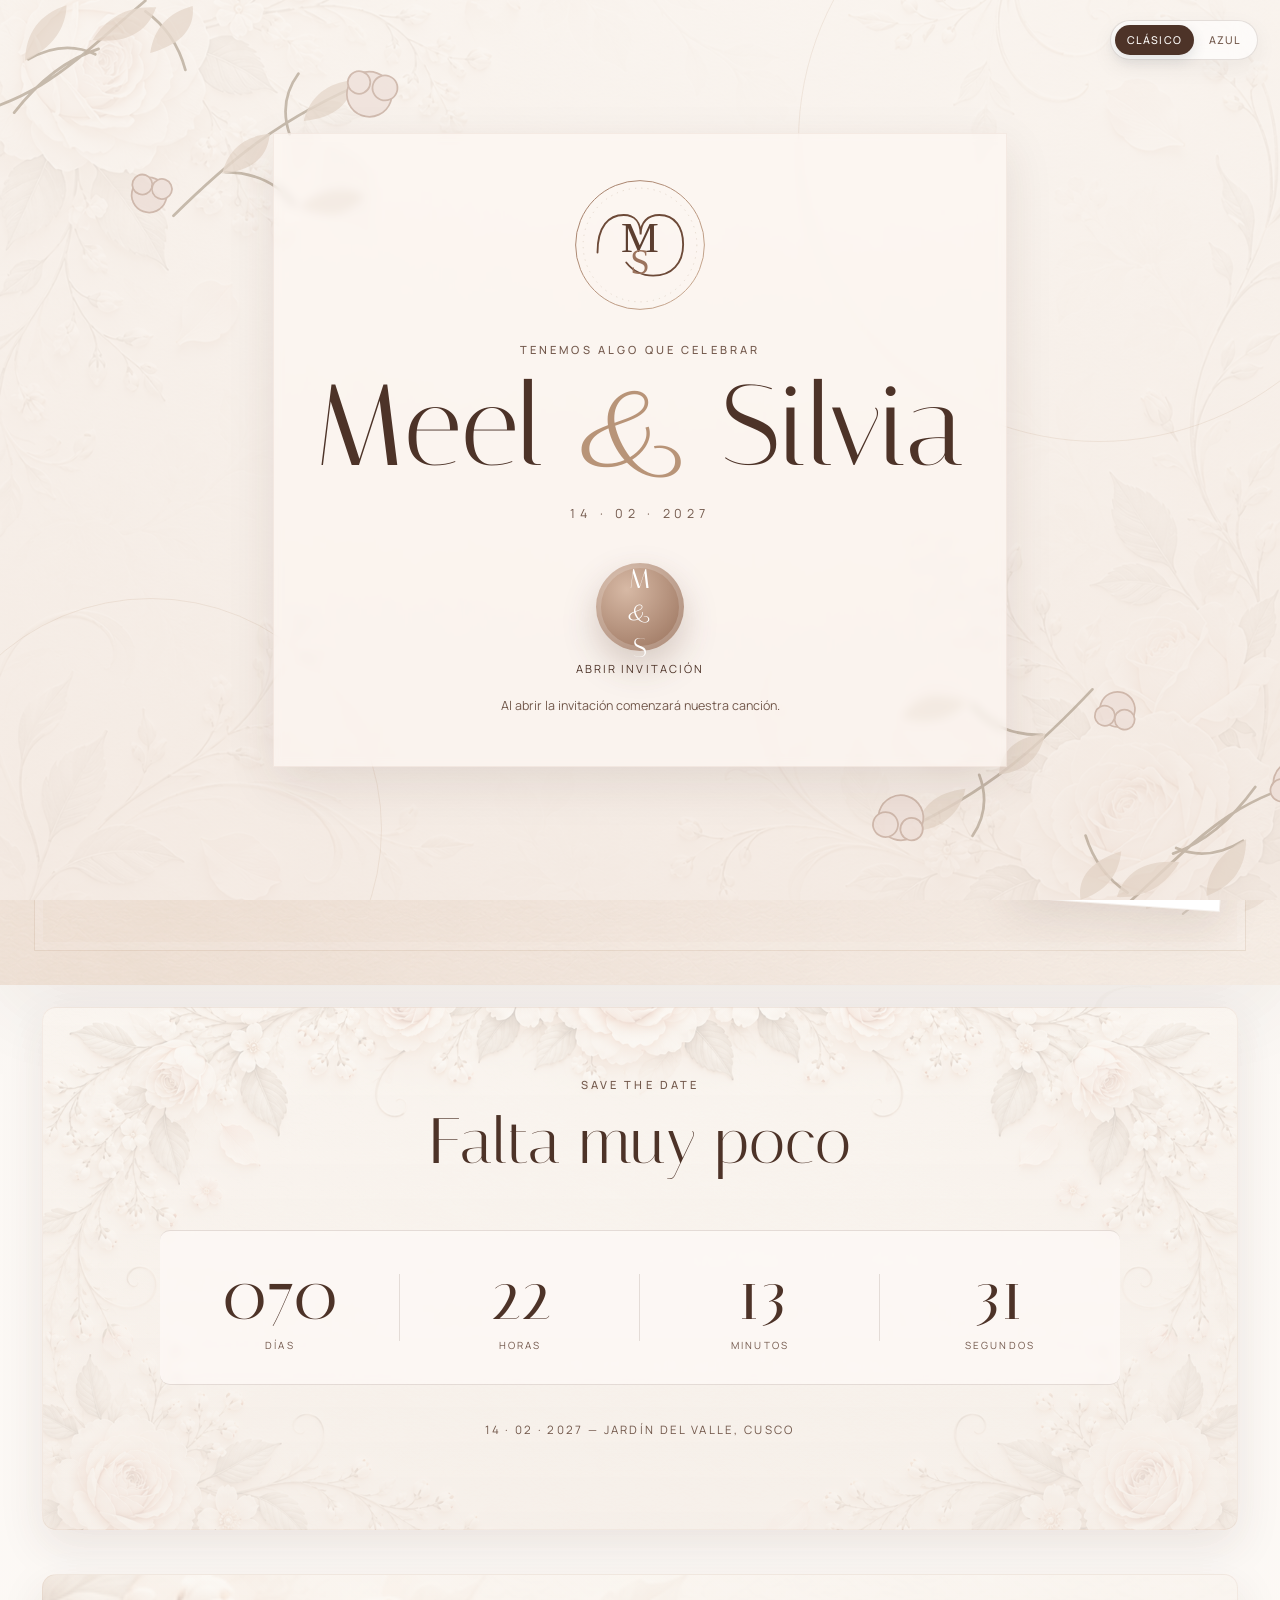
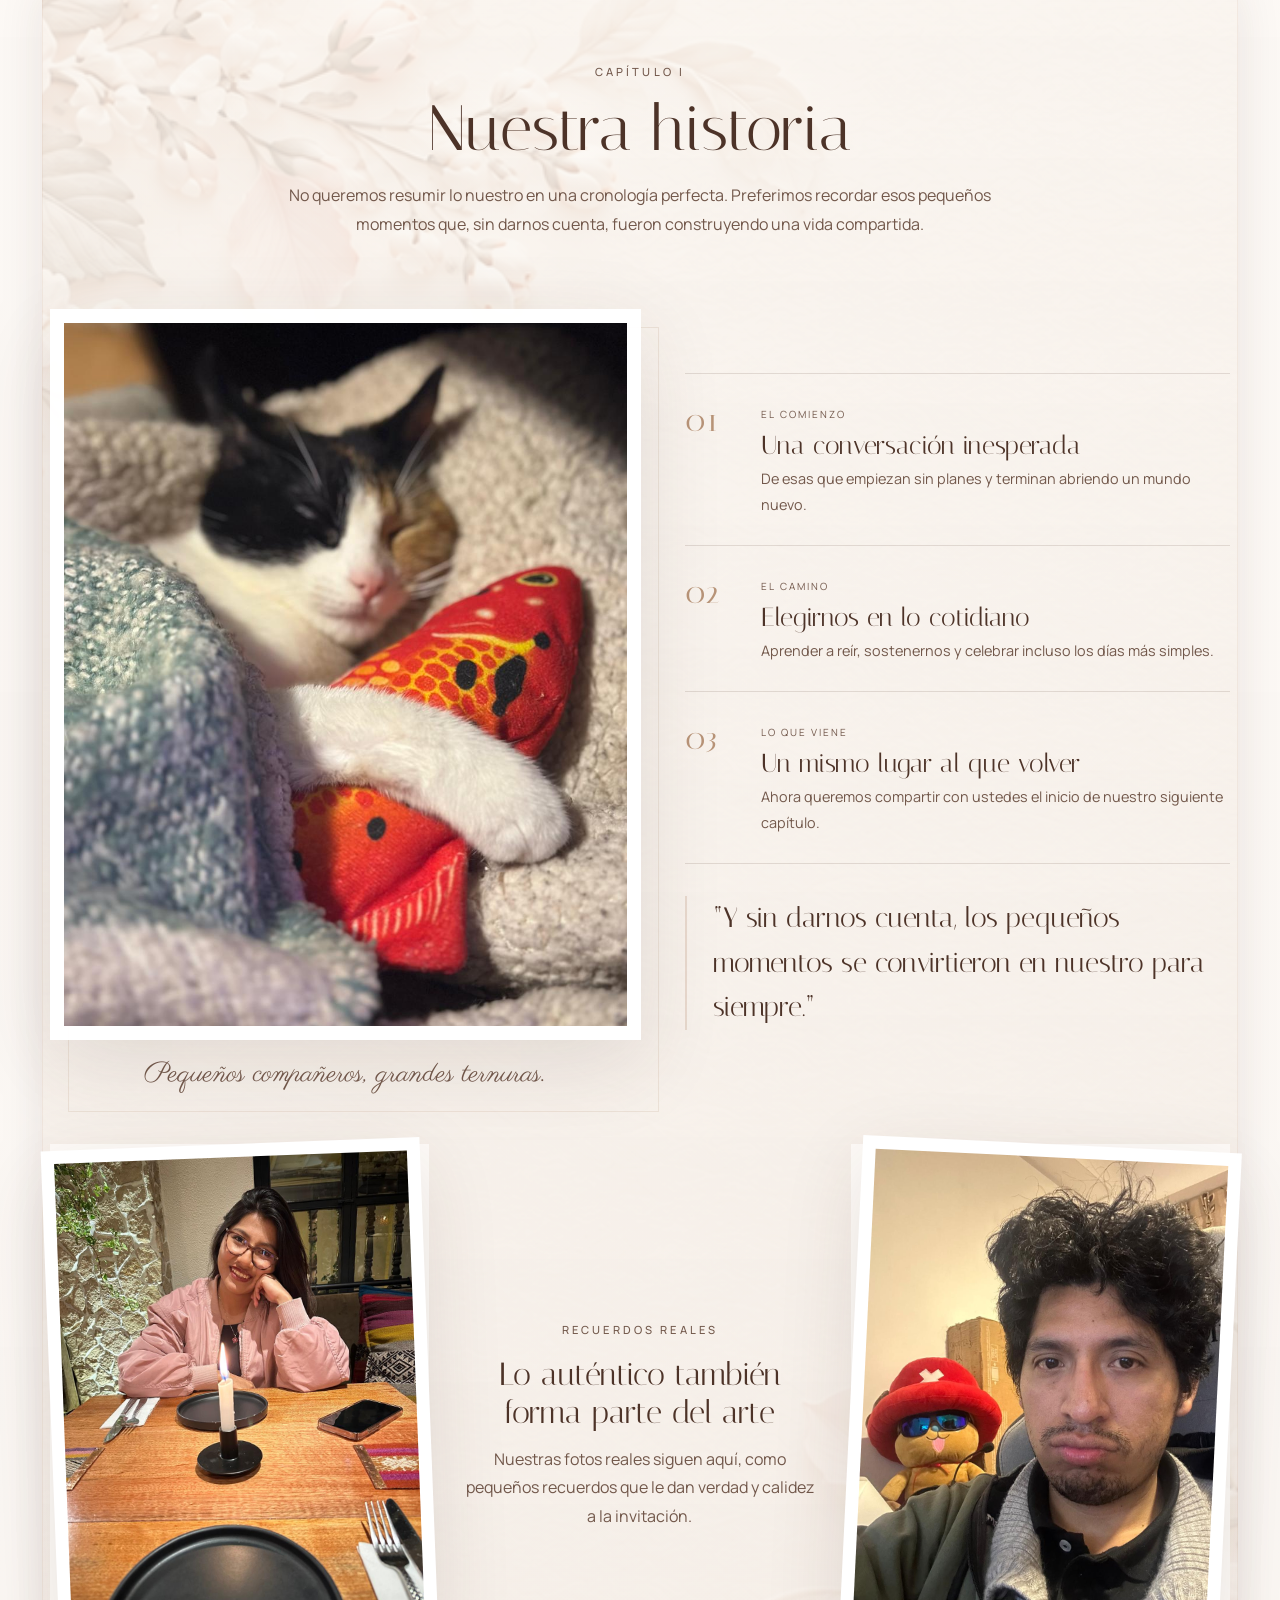
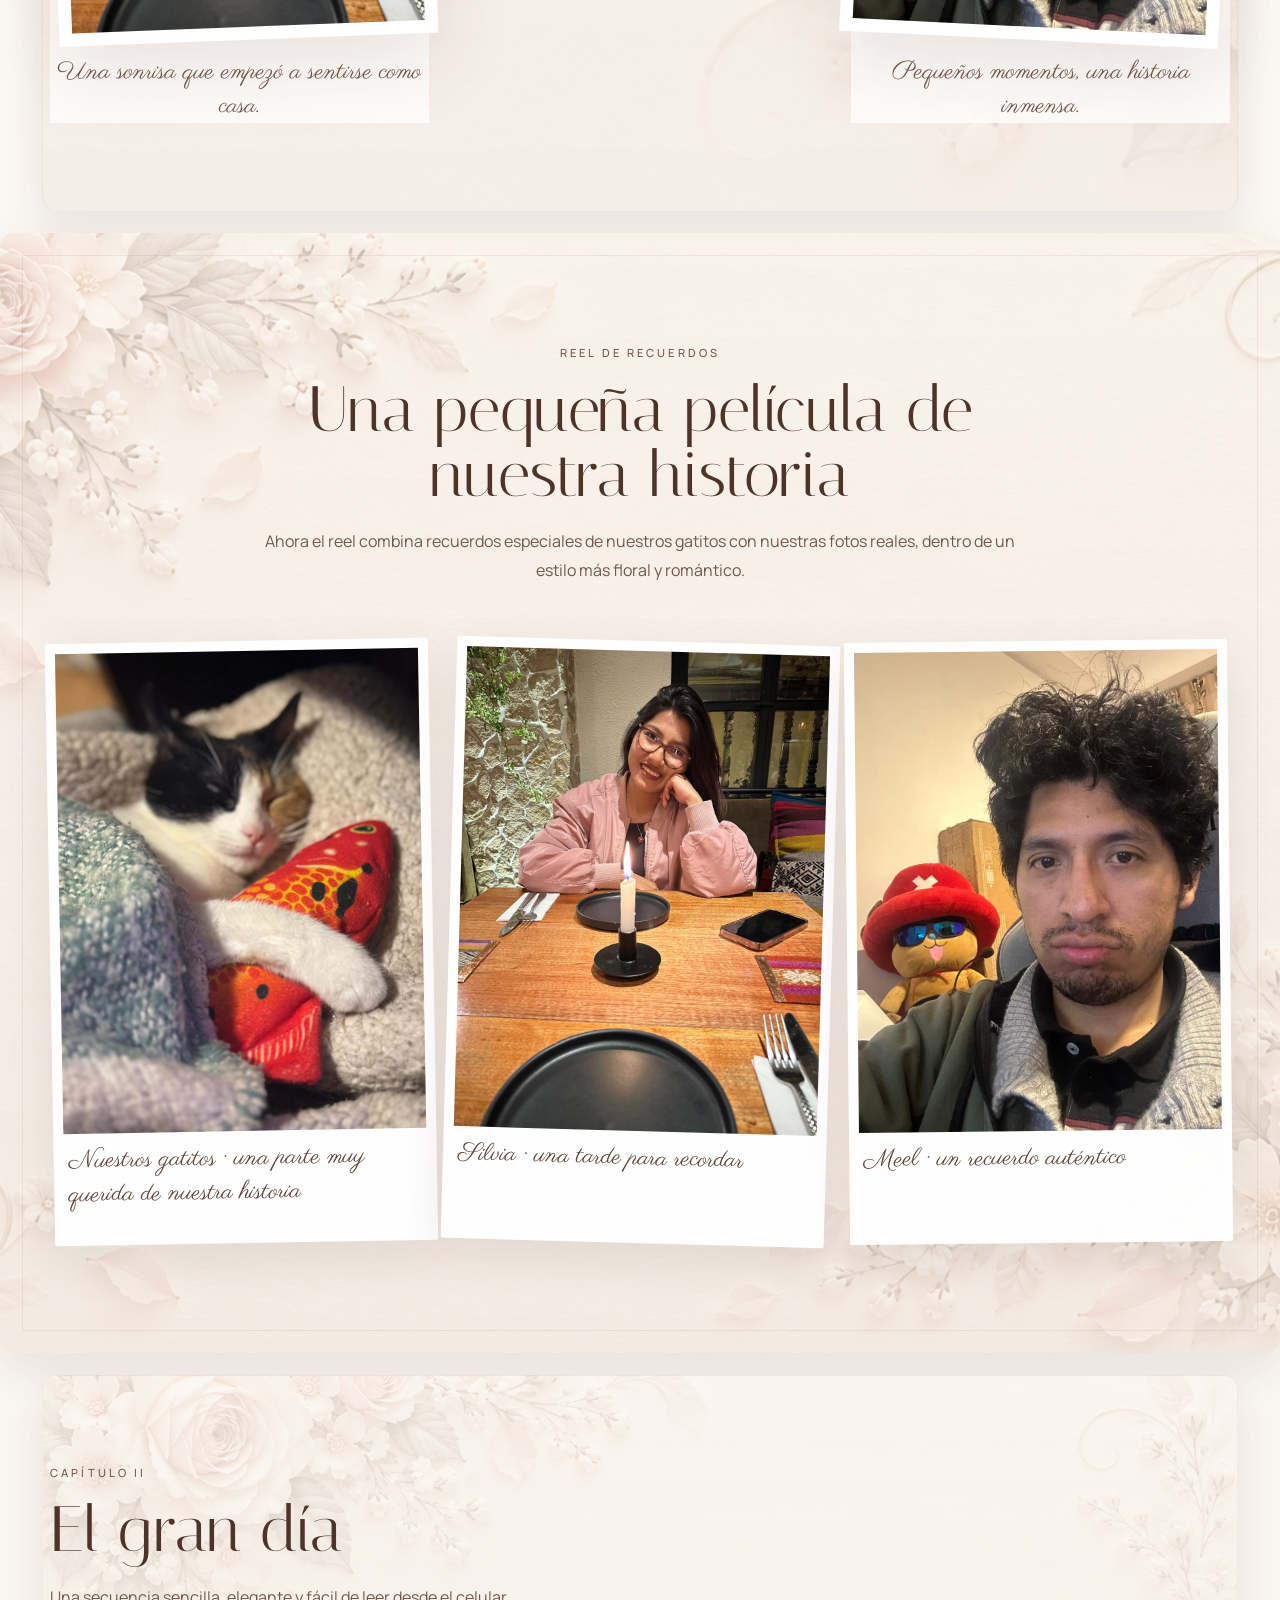
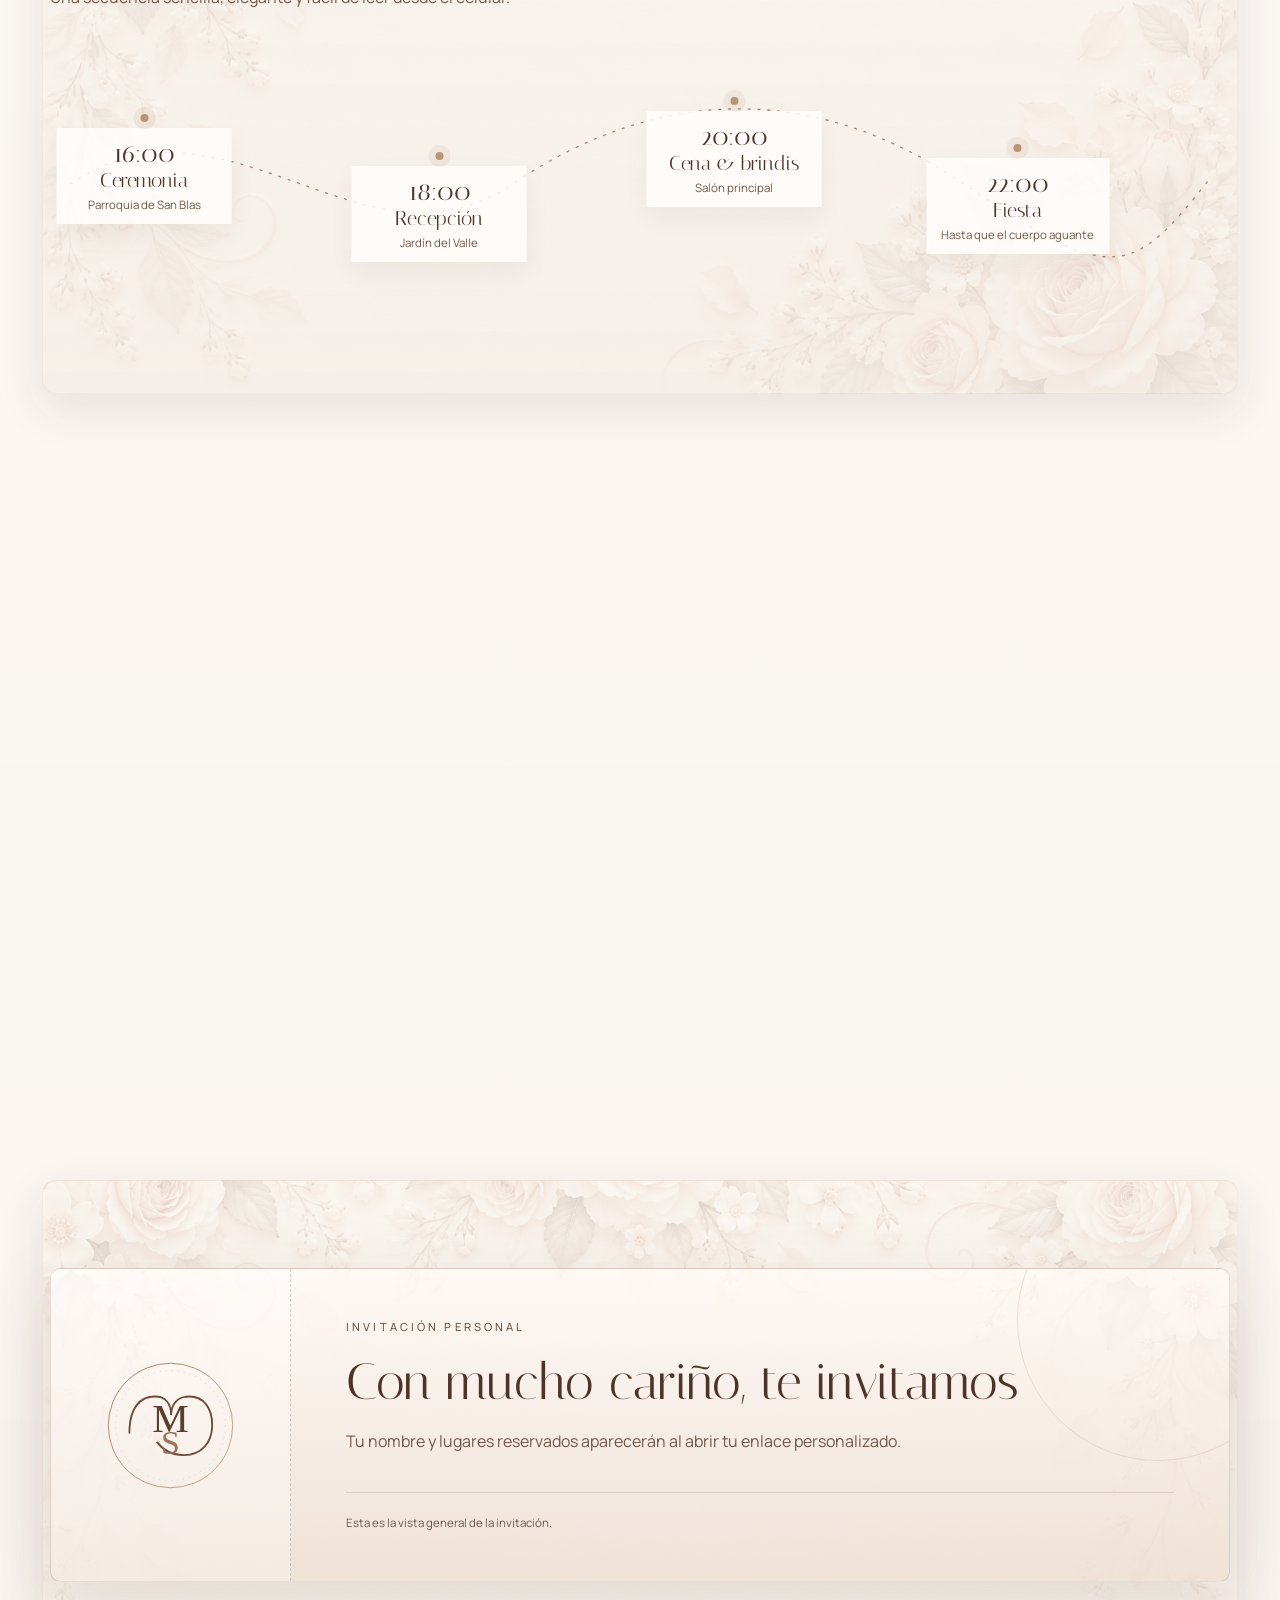
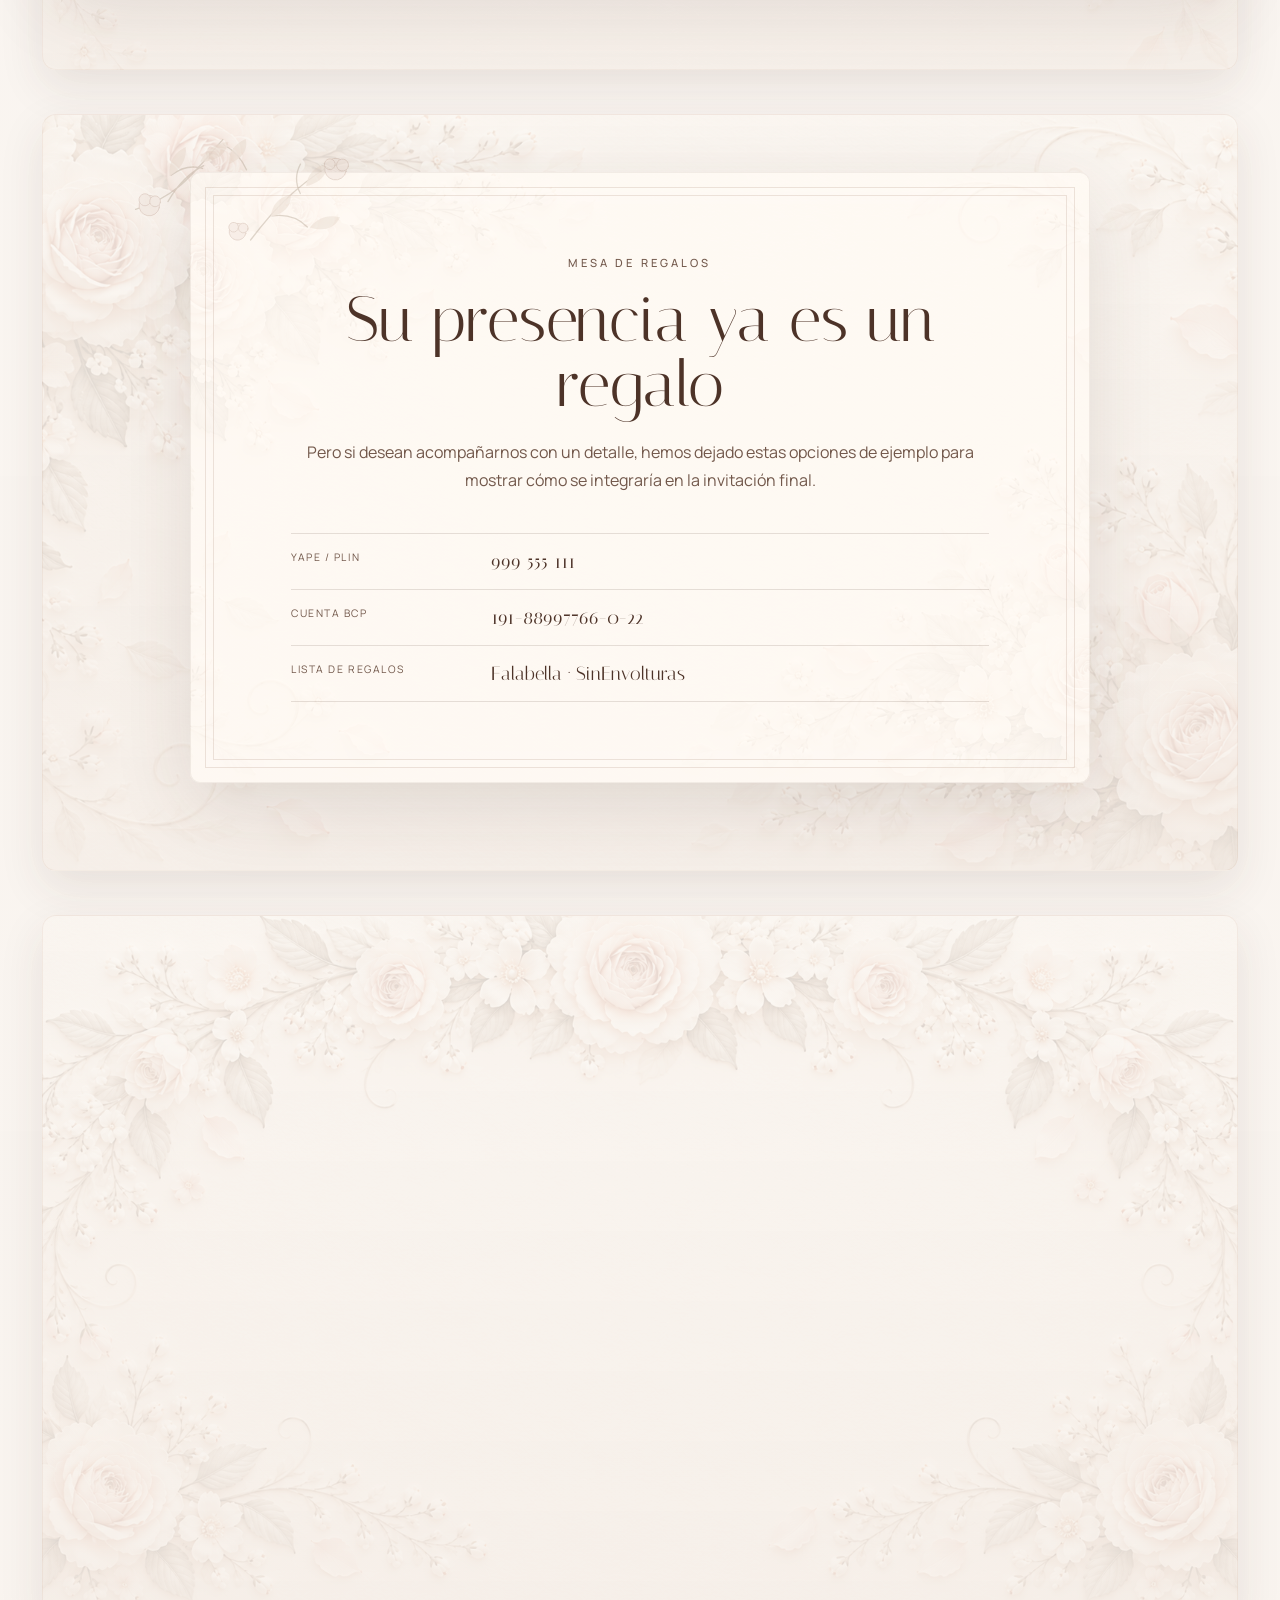
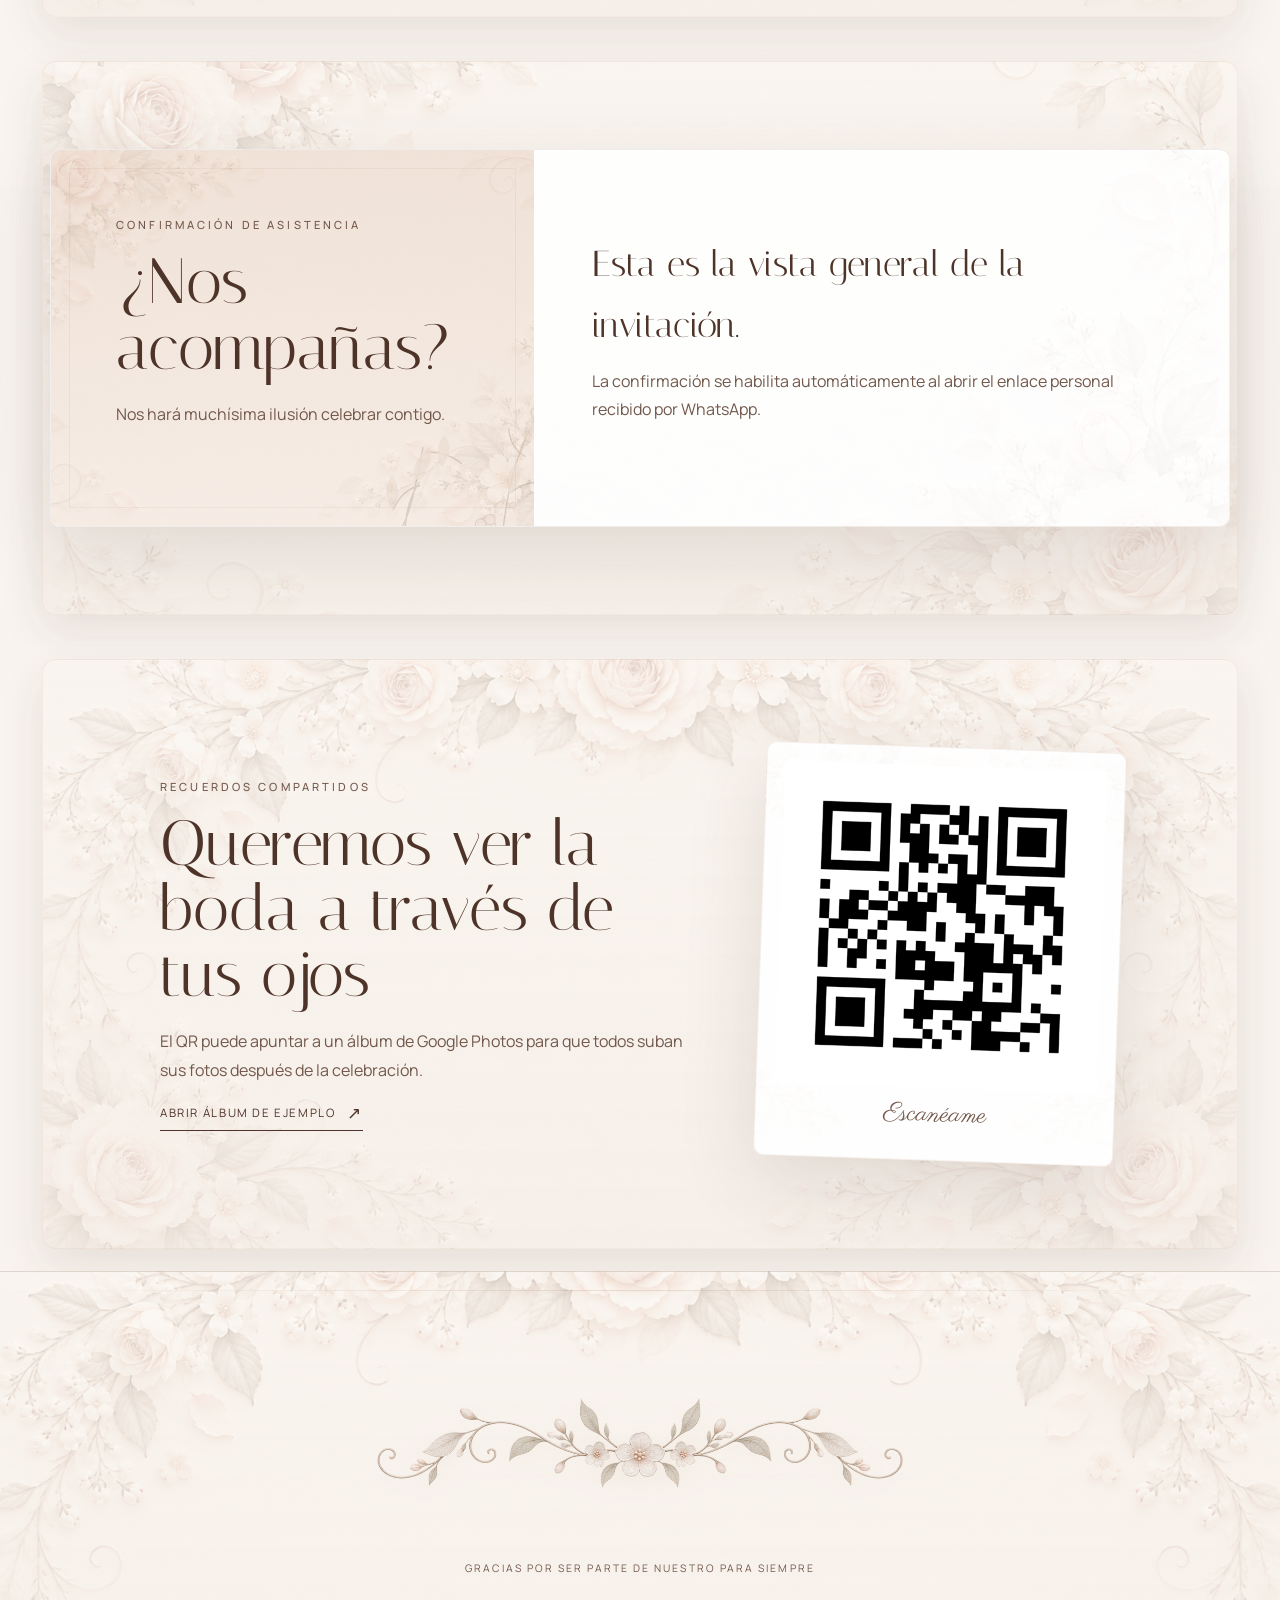
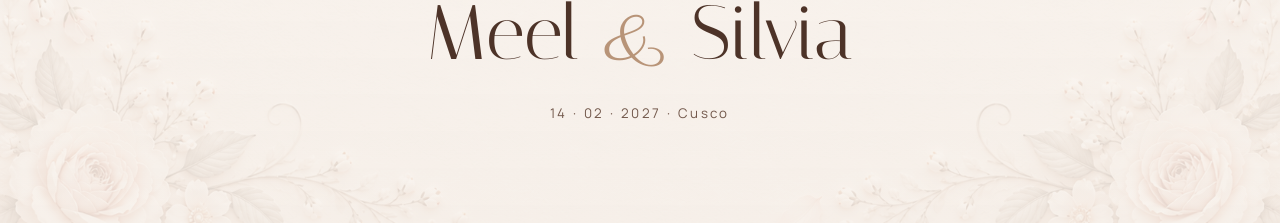
==== beta/index.html @ bc46599a "Publicar beta V11.3 QR y recepcion" ====
<!doctype html>
<html lang="es">
<head>
  <meta charset="utf-8" />
  <meta name="referrer" content="no-referrer">
  <meta name="viewport" content="width=device-width, initial-scale=1" />
  <meta name="theme-color" content="#f4eee8" />
  <title>Meel & Silvia — Invitación</title>
  <meta name="description" content="Invitación web premium de boda — Meel & Silvia" />
  <meta property="og:title" content="Meel & Silvia — Nos casamos" />
  <meta property="og:description" content="Acompáñanos en nuestro gran día." />
  <meta property="og:type" content="website" />
  <link rel="preconnect" href="https://fonts.googleapis.com">
  <link rel="preconnect" href="https://fonts.gstatic.com" crossorigin>
  <link href="https://fonts.googleapis.com/css2?family=Allura&family=Cormorant+Garamond:ital,wght@0,400;0,500;0,600;1,400&family=Italiana&family=Manrope:wght@300;400;500;600&family=Montserrat:wght@300;400;500;600&family=Parisienne&display=swap" rel="stylesheet">
  <link id="themeStylesheet" rel="stylesheet" href="assets/styles-classic.css" />
  <link rel="stylesheet" href="assets/api.css" />
  <script>
    (function(){
      const p = new URLSearchParams(location.search);
      const q = p.get('tema');
      const saved = localStorage.getItem('ms_visual_theme');
      const theme = q === 'azul' ? 'azul' : (q === 'clasico' ? 'clasico' : (saved === 'azul' ? 'azul' : 'clasico'));
      document.documentElement.dataset.visualTheme = theme;
      document.getElementById('themeStylesheet').href = theme === 'azul' ? 'assets/styles-blue.css' : 'assets/styles-classic.css';
    })();
  </script>
</head>
<body class="is-locked v4-body">
  <div class="noise" aria-hidden="true"></div>
  <div class="paper-petals paper-petals-a" aria-hidden="true"></div>
  <div class="paper-petals paper-petals-b" aria-hidden="true"></div>
  <div class="paper-monogram paper-monogram-a" aria-hidden="true">M&amp;S</div>
  <div class="paper-monogram paper-monogram-b" aria-hidden="true">M&amp;S</div>

  <section class="gate gate-v4" id="gate" aria-label="Abrir invitación">
    <div class="theme-switch gate-theme-switch" aria-label="Elegir estilo visual">
      <button type="button" data-theme-choice="clasico">Clásico</button>
      <button type="button" data-theme-choice="azul">Azul</button>
    </div>
    <img src="assets/floral.svg" alt="" class="gate-floral top" />
    <div class="gate-card gate-card-v4">
      <img src="assets/monogram.svg" class="gate-monogram" alt="Monograma de Meel y Silvia" />
      <p class="kicker">Tenemos algo que celebrar</p>
      <h1>Meel <em>&</em> Silvia</h1>
      <p class="gate-date">14 · 02 · 2027</p>
      <button class="seal-button" id="openInvitation" type="button">
        <span class="seal-mark">M<span>&</span>S</span>
        <span class="seal-copy">Abrir invitación</span>
      </button>
      <p class="gate-note">Al abrir la invitación comenzará nuestra canción.</p>
    </div>
    <img src="assets/floral.svg" alt="" class="gate-floral bottom" />
  </section>

  <header class="nav-shell" id="navShell">
    <a class="nav-brand" href="#inicio">M<span>&</span>S</a>
    <nav class="nav-links" aria-label="Navegación principal">
      <a href="#historia">Historia</a>
      <a href="#itinerario">Itinerario</a>
      <a href="#ubicacion">Ubicación</a>
      <a href="#regalos">Regalos</a>
      <a href="#confirmacion">RSVP</a>
    </nav>
    <div class="nav-actions">
      <div class="theme-switch" aria-label="Cambiar estilo visual">
        <button type="button" data-theme-choice="clasico">Clásico</button>
        <button type="button" data-theme-choice="azul">Azul</button>
      </div>
      <button class="audio-control" id="audioControl" type="button" aria-label="Reproducir o pausar música">
        <span class="audio-dot"></span>
        <span id="audioLabel">Nuestra canción</span>
      </button>
    </div>
  </header>

  <audio id="weddingSong" loop preload="metadata" playsinline>
    <source src="assets/music.mp3" type="audio/mpeg" />
    <source src="assets/nuestra_cancion.wav" type="audio/wav" />
  </audio>

  <main>
    <section class="hero hero-v4" id="inicio">
      <div class="hero-wash" aria-hidden="true"></div>
      <img src="assets/floral.svg" class="hero-float floral-one" alt="" />
      <img src="assets/floral.svg" class="hero-float floral-two" alt="" />
      <div class="hero-grid hero-grid-v4">
        <div class="hero-copy reveal">
          <p class="kicker">Con nuestras familias y con todo el corazón</p>
          <h2 class="hero-title">Meel <span>&</span> Silvia</h2>
          <p class="hero-subtitle">Nos casamos</p>
          <div class="ornament" aria-hidden="true"><span></span><i>◇</i><span></span></div>
          <p class="hero-quote">“Hay personas que llegan y, sin hacer ruido, terminan siendo el lugar al que siempre quieres volver.”</p>
          <div class="hero-details">
            <div><small>Fecha</small><strong>14 de febrero de 2027</strong></div>
            <div><small>Ciudad</small><strong>Cusco, Perú</strong></div>
          </div>
          <a href="#confirmacion" class="text-link">Confirmar asistencia <span>↘</span></a>
        </div>

        <div class="hero-visual reveal" aria-label="Recuerdos especiales de la pareja y sus gatitos">
          <div class="hero-photo-card">
            <div class="hero-photo-mat">
              <img src="assets/companions-01.png" alt="Foto especial de una gatita carey, parte de la historia de Meel y Silvia" />
            </div>
            <p class="hero-photo-caption">Nuestros pequeños amores también forman parte de esta historia.</p>
          </div>
          <div class="mini-polaroid mini-meel">
            <img src="assets/meel.png" alt="Foto real de Meel" />
            <span>Meel</span>
          </div>
          <div class="mini-polaroid mini-silvia">
            <img src="assets/silvia.png" alt="Foto real de Silvia" />
            <span>Silvia</span>
          </div>
          <div class="hero-watermark-note">El comienzo de nuestro para siempre</div>
        </div>
      </div>
    </section>

    <section class="countdown-section section-pad reveal" aria-labelledby="countTitle">
      <div class="section-heading centered">
        <p class="kicker">Save the date</p>
        <h3 id="countTitle">Falta muy poco</h3>
      </div>
      <div class="countdown countdown-v4" aria-live="polite">
        <div><strong id="days">000</strong><span>Días</span></div>
        <div><strong id="hours">00</strong><span>Horas</span></div>
        <div><strong id="minutes">00</strong><span>Minutos</span></div>
        <div><strong id="seconds">00</strong><span>Segundos</span></div>
      </div>
      <p class="countdown-line">14 · 02 · 2027 — Jardín del Valle, Cusco</p>
    </section>

    <section class="story section-pad" id="historia">
      <div class="story-intro reveal">
        <p class="kicker">Capítulo I</p>
        <h3>Nuestra historia</h3>
        <p>No queremos resumir lo nuestro en una cronología perfecta. Preferimos recordar esos pequeños momentos que, sin darnos cuenta, fueron construyendo una vida compartida.</p>
      </div>

      <div class="story-v4-shell reveal">
        <div class="story-v4-photo">
          <div class="story-v4-mat">
            <img src="assets/companions-02.png" alt="Foto especial de un gatito descansando con su pez de juguete" />
          </div>
          <figcaption>Pequeños compañeros, grandes ternuras.</figcaption>
        </div>
        <div class="story-v4-copy">
          <div class="story-chapters">
            <article><span>01</span><div><small>El comienzo</small><h4>Una conversación inesperada</h4><p>De esas que empiezan sin planes y terminan abriendo un mundo nuevo.</p></div></article>
            <article><span>02</span><div><small>El camino</small><h4>Elegirnos en lo cotidiano</h4><p>Aprender a reír, sostenernos y celebrar incluso los días más simples.</p></div></article>
            <article><span>03</span><div><small>Lo que viene</small><h4>Un mismo lugar al que volver</h4><p>Ahora queremos compartir con ustedes el inicio de nuestro siguiente capítulo.</p></div></article>
          </div>
          <blockquote class="love-line">“Y sin darnos cuenta, los pequeños momentos se convirtieron en nuestro para siempre.”</blockquote>
        </div>
      </div>

      <div class="real-memories reveal">
        <div class="memory-card">
          <div class="photo-mat"><img src="assets/silvia.png" alt="Retrato real de Silvia" /></div>
          <figcaption>Una sonrisa que empezó a sentirse como casa.</figcaption>
        </div>
        <div class="memory-center-copy">
          <p class="kicker">Recuerdos reales</p>
          <h4>Lo auténtico también forma parte del arte</h4>
          <p>Nuestras fotos reales siguen aquí, como pequeños recuerdos que le dan verdad y calidez a la invitación.</p>
        </div>
        <div class="memory-card second">
          <div class="photo-mat"><img src="assets/meel.png" alt="Retrato real de Meel" /></div>
          <figcaption>Pequeños momentos, una historia inmensa.</figcaption>
        </div>
      </div>
    </section>

    <section class="memory-film section-pad reveal" aria-labelledby="memTitle">
      <div class="section-heading centered narrow">
        <p class="kicker">Reel de recuerdos</p>
        <h3 id="memTitle">Una pequeña película de nuestra historia</h3>
        <p>Ahora el reel combina recuerdos especiales de nuestros gatitos con nuestras fotos reales, dentro de un estilo más floral y romántico.</p>
      </div>
      <div class="film-strip" id="filmStrip">
        <figure class="film-card active"><img src="assets/companions-02.png" alt="Meel y Silvia al atardecer" /><figcaption>Nuestros gatitos · una parte muy querida de nuestra historia</figcaption></figure>
        <figure class="film-card"><img src="assets/silvia.png" alt="Silvia" /><figcaption>Silvia · una tarde para recordar</figcaption></figure>
        <figure class="film-card"><img src="assets/meel.png" alt="Meel" /><figcaption>Meel · un recuerdo auténtico</figcaption></figure>
      </div>
      <div class="film-controls" aria-label="Controles de galería">
        <button type="button" data-film="prev" aria-label="Foto anterior">←</button>
        <div class="film-progress"><span id="filmProgress"></span></div>
        <button type="button" data-film="next" aria-label="Foto siguiente">→</button>
      </div>
    </section>

    <section class="itinerary section-pad" id="itinerario">
      <div class="section-heading reveal">
        <p class="kicker">Capítulo II</p>
        <h3>El gran día</h3>
        <p>Una secuencia sencilla, elegante y fácil de leer desde el celular.</p>
      </div>
      <div class="timeline-art reveal">
        <svg class="timeline-path" viewBox="0 0 1200 230" preserveAspectRatio="none" aria-hidden="true">
          <path d="M20 118 C180 20 320 210 470 118 S780 25 930 118 S1100 205 1180 112" fill="none" stroke="currentColor" stroke-width="1.2" stroke-dasharray="3 7" />
        </svg>
        <article style="--x: 8%; --y: 48%"><span>16:00</span><strong>Ceremonia</strong><small>Parroquia de San Blas</small></article>
        <article style="--x: 33%; --y: 63%"><span>18:00</span><strong>Recepción</strong><small>Jardín del Valle</small></article>
        <article style="--x: 58%; --y: 41%"><span>20:00</span><strong>Cena &amp; brindis</strong><small>Salón principal</small></article>
        <article style="--x: 82%; --y: 60%"><span>22:00</span><strong>Fiesta</strong><small>Hasta que el cuerpo aguante</small></article>
      </div>
    </section>

    <section class="location section-pad" id="ubicacion">
      <div class="location-card reveal">
        <div class="location-art">
          <div class="map-grid"></div>
          <div class="map-route"></div>
          <div class="pin"><i></i></div>
          <span class="map-label">CUSCO</span>
        </div>
        <div class="location-copy">
          <p class="kicker">Ubicación</p>
          <h3>Jardín del Valle</h3>
          <p>Camino del Mirador 148, Cusco, Perú.</p>
          <p class="muted-small">Dirección demostrativa. El botón puede reemplazarse por la ubicación real de la ceremonia o recepción.</p>
          <a class="button-ink" target="_blank" rel="noreferrer" href="https://www.google.com/maps/search/?api=1&query=Cusco+Peru">Abrir en Google Maps</a>
        </div>
      </div>
    </section>

    <section class="guest-pass-section section-pad reveal" id="pase">
      <div class="guest-pass" id="guestPass">
        <div class="pass-monogram"><img src="assets/monogram.svg" alt="" /></div>
        <div class="pass-copy">
          <p class="kicker">Invitación personal</p>
          <h3 id="guestDisplay">Con mucho cariño, te invitamos</h3>
          <p id="guestSeats">Abre tu enlace personalizado para ver los lugares reservados.</p>
          <p id="guestMesa" class="guest-meta-line" hidden></p>
          <p id="guestRsvpState" class="guest-status" aria-live="polite"></p>
          <div class="pass-rule"></div>
          <small id="guestMetaNote">Cada enlace corresponde únicamente a una invitación registrada en nuestra lista.</small>
        </div>
      </div>
    </section>

    <section class="gifts section-pad" id="regalos">
      <div class="letter reveal">
        <img src="assets/floral.svg" class="letter-floral" alt="" />
        <p class="kicker">Mesa de regalos</p>
        <h3>Su presencia ya es un regalo</h3>
        <p>Pero si desean acompañarnos con un detalle, hemos dejado estas opciones de ejemplo para mostrar cómo se integraría en la invitación final.</p>
        <div class="gift-lines">
          <div><span>Yape / Plin</span><strong>999 555 111</strong></div>
          <div><span>Cuenta BCP</span><strong>191-88997766-0-22</strong></div>
          <div><span>Lista de regalos</span><strong>Falabella · SinEnvolturas</strong></div>
        </div>
      </div>
    </section>

    <section class="interaction section-pad">
      <div class="interaction-grid">
        <article class="interaction-card reveal">
          <p class="kicker">Buzón de deseos</p>
          <h3>Déjanos unas palabras</h3>
          <p class="api-identity">Tu mensaje quedará registrado como <strong id="wishGuestName">invitado</strong>.</p>
          <form id="wishForm" class="editorial-form">
            <label>Tu mensaje<textarea id="wishText" rows="4" required maxlength="1000"></textarea></label>
            <button id="wishSubmit" type="submit" class="button-ink">Enviar deseo</button>
          </form>
          <p id="wishStatus" class="api-status" aria-live="polite"></p>
        </article>
        <article class="interaction-card dark reveal">
          <p class="kicker">Playlist de la boda</p>
          <h3>¿Qué canción no puede faltar?</h3>
          <p class="api-identity">Sugerencia de <strong id="songGuestName">invitado</strong>.</p>
          <form id="songForm" class="editorial-form inverse">
            <label>Canción<input id="songInput" required maxlength="300" placeholder="Artista — canción" /></label>
            <button id="songSubmit" type="submit" class="button-light">Sugerir canción</button>
          </form>
          <p id="songStatus" class="api-status" aria-live="polite"></p>
        </article>
      </div>
    </section>

    <section class="rsvp section-pad" id="confirmacion">
      <div class="rsvp-shell reveal">
        <div class="rsvp-copy">
          <p class="kicker">Confirmación de asistencia</p>
          <h3>¿Nos acompañas?</h3>
          <p id="rsvpIntro">Nos hará muchísima ilusión celebrar contigo.</p>
          <img src="assets/floral.svg" alt="" />
        </div>
        <div class="rsvp-form api-rsvp" id="rsvpArea" aria-live="polite">
          <div id="rsvpLoading" class="api-loading">Consultando tu invitación…</div>

          <div id="rsvpNoToken" class="api-empty" hidden>
            <strong>Esta es la vista general de la invitación.</strong>
            <p>La confirmación se habilita automáticamente al abrir el enlace personal recibido por WhatsApp.</p>
          </div>

          <div id="rsvpError" class="api-error" hidden>
            <strong>No pudimos validar esta invitación.</strong>
            <p id="rsvpErrorText">Comprueba el enlace o inténtalo nuevamente.</p>
            <button id="retryInvitation" type="button" class="button-ink">Reintentar</button>
          </div>

          <div id="rsvpPersonalized" hidden>
            <div class="rsvp-personal-card">
              <span class="rsvp-overline">Invitación para</span>
              <strong id="rsvpGuestName">—</strong>
              <span id="rsvpSeats">—</span>
              <span id="rsvpMesa" hidden>—</span>
            </div>

            <div id="rsvpPending">
              <p>Tu número de lugares ya está reservado. Solo necesitamos saber si podremos contar contigo.</p>
              <div class="rsvp-actions">
                <button id="rsvpYes" type="button" class="button-ink">Sí, confirmamos</button>
                <button id="rsvpNo" type="button" class="button-soft">No podremos asistir</button>
              </div>
            </div>

            <div id="rsvpConfirmed" class="rsvp-result" hidden>
              <span class="rsvp-check">✓</span>
              <strong>Asistencia confirmada</strong>
              <p>Gracias por acompañarnos. Tu pase QR ya puede consultarse.</p>
              <a href="#ingreso" class="text-link">Ver mi pase QR <span>↗</span></a>
              <a id="externalEntryAfterRsvp" href="#ingreso" target="_blank" rel="noopener noreferrer" class="text-link entry-outside-link">Abrir entrada en otra pantalla <span>↗</span></a>
            </div>

            <div id="rsvpDeclined" class="rsvp-result" hidden>
              <span class="rsvp-check">♡</span>
              <strong>Respuesta registrada</strong>
              <p>Gracias por avisarnos. Sentiremos no poder compartir este día contigo.</p>
            </div>

            <div id="rsvpClosed" class="rsvp-result" hidden>
              <strong>Confirmaciones cerradas</strong>
              <p>Si necesitas hacer un cambio, comunícate directamente con los novios.</p>
            </div>

            <p id="rsvpActionStatus" class="api-status"></p>
          </div>
        </div>
      </div>
    </section>

    <section class="section-pad entry-section" id="ingreso" aria-labelledby="entryTitle" hidden>
      <div class="entry-sheet reveal">
        <div class="entry-side">
          <img src="assets/monogram.svg" alt="" class="entry-monogram" />
          <p class="kicker">Exclusivo para invitados confirmados</p>
          <h3 id="entryTitle">Pase de ingreso</h3>
          <p>Este código identifica tu invitación. Muéstralo al personal de recepción el día de la boda.</p>
          <p class="entry-note">Un solo pase representa los lugares reservados para tu familia o grupo. Las llegadas parciales se controlarán en recepción.</p>
        </div>
        <div class="entry-detail">
          <span class="rsvp-overline">Invitación de</span>
          <h4 id="entryName">—</h4>
          <p id="entryCapacity">—</p>
          <p id="entryMesa" hidden></p>
          <div id="entryQrLoading" class="api-loading">Preparando tu QR…</div>
          <div id="entryQrBlock" hidden>
            <div id="entryQr" class="entry-qr" role="img" aria-label="Código QR personal para ingresar a la boda"></div>
            <p class="entry-qr-hint">Presenta este QR en la entrada</p>
            <p id="entryCode" class="entry-manual-code" aria-label="Código del pase para introducir manualmente"></p>
            <div class="entry-actions">
              <a id="entryDownload" class="button-ink" href="#ingreso" download="pase-meel-silvia.svg">Guardar código QR</a>
              <a id="externalEntryFromQr" href="#ingreso" target="_blank" rel="noopener noreferrer" class="button-soft">Ver y descargar entrada</a>
              <button id="entryPrint" class="button-soft" type="button">Imprimir pase</button>
              <button id="entryCopy" class="button-soft" type="button">Copiar código</button>
            </div>
          </div>
          <p id="entryError" class="api-status is-error" hidden>No se pudo generar el pase. Intenta recargar la invitación.</p>
        </div>
      </div>
    </section>

    <section class="photos-qr section-pad" id="fotos">
      <div class="qr-layout reveal">
        <div>
          <p class="kicker">Recuerdos compartidos</p>
          <h3>Queremos ver la boda a través de tus ojos</h3>
          <p>El QR puede apuntar a un álbum de Google Photos para que todos suban sus fotos después de la celebración.</p>
          <a class="text-link" href="https://photos.google.com/" target="_blank" rel="noreferrer">Abrir álbum de ejemplo <span>↗</span></a>
        </div>
        <div class="qr-frame"><img src="assets/qr_fotos.png" alt="Código QR para álbum de fotos" /><span>Escanéame</span></div>
      </div>
    </section>
  </main>

  <footer class="site-footer">
    <img src="assets/footer-divider.png" alt="" class="footer-divider" />
    <p>Gracias por ser parte de nuestro para siempre</p>
    <h3>Meel <span>&</span> Silvia</h3>
    <small>14 · 02 · 2027 · Cusco</small>
  </footer>

  <div class="toast" id="toast" role="status" aria-live="polite"></div>
  <script src="assets/api-config.js"></script>
  <script src="assets/qr-entry.js"></script>
  <script src="assets/app.js"></script>
</body>
</html>
---- beta/assets/styles-classic.css ----
:root{
  --paper:#f7f1eb;
  --paper-2:#efe6de;
  --paper-3:#fdf9f5;
  --ink:#4d3328;
  --ink-soft:#72584b;
  --champagne:#b89478;
  --rose:#d9bcb0;
  --rose-2:#edd7cc;
  --line:rgba(77,51,40,.14);
  --line-strong:rgba(77,51,40,.24);
  --white:#fffdfb;
  --shadow:0 24px 80px rgba(68,42,30,.12);
  --shadow-soft:0 16px 45px rgba(68,42,30,.10);
  --serif:'Italiana','Times New Roman',serif;
  --sans:'Manrope',Arial,sans-serif;
  --script:'Parisienne',cursive;
}
*{box-sizing:border-box}
html{scroll-behavior:smooth}
body{margin:0;color:var(--ink);font-family:var(--sans);overflow-x:hidden;background:
  linear-gradient(rgba(252,248,244,.82), rgba(247,241,235,.88)),
  url('floral-panel-story.png') center top / cover fixed no-repeat;
}
body.is-locked{overflow:hidden}
body::before{content:"";position:fixed;inset:0;pointer-events:none;z-index:-2;opacity:.42;background:
  radial-gradient(circle at 20px 20px, rgba(255,255,255,.45) 0 2px, transparent 2px),
  linear-gradient(180deg, rgba(255,255,255,.35), rgba(255,255,255,.08));
  background-size:180px 180px, 100% 100%;
}
img{max-width:100%;display:block}
a{color:inherit;text-decoration:none}
button,input,textarea,select{font:inherit}
.noise{position:fixed;inset:0;pointer-events:none;z-index:200;opacity:.14;mix-blend-mode:multiply;background-image:url("data:image/svg+xml,%3Csvg viewBox='0 0 180 180' xmlns='http://www.w3.org/2000/svg'%3E%3Cfilter id='n'%3E%3CfeTurbulence type='fractalNoise' baseFrequency='.9' numOctaves='4' stitchTiles='stitch'/%3E%3C/filter%3E%3Crect width='100%25' height='100%25' filter='url(%23n)' opacity='.11'/%3E%3C/svg%3E")}
.paper-petals,.paper-monogram{position:fixed;pointer-events:none;z-index:-1}
.paper-petals{width:520px;height:520px;opacity:.05;background:url('floral.svg') center/contain no-repeat}
.paper-petals-a{left:-120px;top:120px;transform:rotate(-6deg)}
.paper-petals-b{right:-160px;bottom:160px;transform:rotate(188deg)}
.paper-monogram{font-family:var(--serif);font-size:10rem;letter-spacing:.08em;color:rgba(184,148,120,.04);mix-blend-mode:multiply}
.paper-monogram-a{top:980px;right:7vw;transform:rotate(-12deg)}
.paper-monogram-b{top:2500px;left:5vw;transform:rotate(11deg)}
.kicker{margin:0 0 14px;text-transform:uppercase;letter-spacing:.28em;font-size:.7rem;color:var(--ink-soft);font-weight:500}
h1,h2,h3,h4,p,blockquote{margin-top:0}h1,h2,h3,h4{font-family:var(--serif);font-weight:400}p{line-height:1.8;color:var(--ink-soft)}
.section-pad{width:min(1180px,calc(100% - 40px));margin:0 auto;padding:110px 0;position:relative}
.section-heading{max-width:650px}.section-heading.centered{margin:0 auto 56px;text-align:center}.section-heading.narrow{max-width:760px}
.section-heading h3,.story-intro h3,.location-copy h3,.letter h3,.interaction-card h3,.rsvp-copy h3,.photos-qr h3{font-size:clamp(2.8rem,5vw,5rem);line-height:1.02;margin-bottom:20px}
.reveal{opacity:0;transform:translateY(30px);transition:opacity .95s ease,transform .95s cubic-bezier(.2,.7,.2,1)}.reveal.visible{opacity:1;transform:none}
.gate{position:fixed;inset:0;z-index:500;background:linear-gradient(rgba(250,245,240,.90), rgba(245,236,229,.90)), url('floral-background-reference.png') center/cover no-repeat;display:grid;place-items:center;overflow:hidden;transition:opacity .9s ease,visibility .9s ease}.gate.closed{opacity:0;visibility:hidden}
.gate::before,.gate::after{content:"";position:absolute;border:1px solid rgba(184,148,120,.16);border-radius:50%}
.gate::before{width:600px;height:600px;top:-160px;right:-120px}
.gate::after{width:460px;height:460px;bottom:-160px;left:-80px}
.gate-card{text-align:center;position:relative;z-index:2;padding:36px 40px;border:1px solid rgba(184,148,120,.12);background:rgba(255,250,245,.52);backdrop-filter:blur(5px);box-shadow:var(--shadow-soft)}
.gate-monogram{width:150px;margin:0 auto 20px}.gate h1{font-size:clamp(4rem,9vw,8rem);line-height:.9;margin:8px 0 10px}.gate h1 em{font-family:var(--script);font-style:normal;color:var(--champagne);font-size:1.12em}.gate-date{letter-spacing:.38em;text-transform:uppercase;font-size:.78rem}.gate-note{font-size:.78rem;margin-top:18px}.seal-button{margin-top:24px;border:0;background:transparent;cursor:pointer;display:inline-flex;flex-direction:column;align-items:center;gap:10px;color:var(--ink)}.seal-mark{width:88px;height:88px;border-radius:50%;display:grid;place-items:center;background:radial-gradient(circle at 35% 30%,#d7b9a5,#946c56);color:#fff;font-family:var(--serif);font-size:1.7rem;box-shadow:0 15px 35px rgba(80,48,32,.22),inset 0 0 0 5px rgba(255,255,255,.18);transition:transform .3s ease}.seal-mark span{font-family:var(--script)}.seal-button:hover .seal-mark{transform:scale(1.06) rotate(-2deg)}.seal-copy{text-transform:uppercase;letter-spacing:.18em;font-size:.7rem}.gate-floral{position:absolute;width:min(500px,42vw);opacity:.55}.gate-floral.top{left:-80px;top:-40px;transform:rotate(20deg)}.gate-floral.bottom{right:-70px;bottom:-45px;transform:rotate(198deg)}
.nav-shell{position:fixed;top:18px;left:50%;transform:translateX(-50%);z-index:120;width:min(1120px,calc(100% - 28px));display:flex;align-items:center;justify-content:space-between;gap:20px;padding:11px 16px 11px 20px;border:1px solid rgba(255,255,255,.55);background:rgba(250,245,240,.72);backdrop-filter:blur(18px);border-radius:999px;box-shadow:0 10px 35px rgba(64,41,30,.08);transition:.35s ease}.nav-brand{font-family:var(--serif);font-size:1.5rem}.nav-brand span{font-family:var(--script);color:var(--champagne)}.nav-links{display:flex;gap:24px}.nav-links a{font-size:.75rem;text-transform:uppercase;letter-spacing:.12em;color:var(--ink-soft)}.audio-control{border:0;border-radius:999px;background:var(--ink);color:#fff;padding:10px 15px;display:flex;gap:9px;align-items:center;cursor:pointer;font-size:.78rem}.audio-dot{width:8px;height:8px;border-radius:50%;background:#d9bcb0;box-shadow:0 0 0 0 rgba(217,188,176,.7);animation:pulse 2s infinite}.audio-control.playing .audio-dot{background:#f3dfd7}
.hero{min-height:100vh;position:relative;display:grid;place-items:center;overflow:hidden;background:linear-gradient(135deg,rgba(248,243,239,.84) 0%,rgba(239,226,215,.82) 48%,rgba(250,245,240,.84) 100%)}
.hero::before{content:"";position:absolute;inset:34px;border:1px solid rgba(184,148,120,.18);pointer-events:none;box-shadow:inset 0 0 0 8px rgba(255,255,255,.14)}
.hero-wash{position:absolute;inset:0;background:radial-gradient(circle at 77% 32%,rgba(255,255,255,.78),transparent 34%),radial-gradient(circle at 18% 83%,rgba(220,188,174,.25),transparent 33%),radial-gradient(circle at 50% 0, rgba(255,255,255,.4), transparent 28%)}
.hero-grid{width:min(1180px,calc(100% - 40px));display:grid;grid-template-columns:.84fr 1.16fr;gap:70px;align-items:center;position:relative;z-index:2;padding:135px 0 90px}
.hero-title{font-size:clamp(4.8rem,8.6vw,8.7rem);line-height:.85;letter-spacing:-.04em;margin:0}.hero-title span{font-family:var(--script);color:var(--champagne);font-size:1.06em}.hero-subtitle{font-family:var(--serif);text-transform:uppercase;letter-spacing:.38em;font-size:1rem;margin:20px 0 0;color:var(--ink)}.ornament{display:flex;align-items:center;gap:11px;margin:28px 0;width:170px;color:var(--champagne)}.ornament span{height:1px;background:currentColor;flex:1}.ornament i{font-style:normal;font-size:.7rem}.hero-quote{max-width:520px;font-family:var(--serif);font-size:1.35rem;line-height:1.6;color:var(--ink-soft)}.hero-details{display:grid;grid-template-columns:1fr 1fr;gap:18px;margin:34px 0}.hero-details div{padding-top:14px;border-top:1px solid var(--line)}.hero-details small{display:block;text-transform:uppercase;letter-spacing:.18em;font-size:.65rem;color:var(--ink-soft);margin-bottom:8px}.hero-details strong{font-family:var(--serif);font-size:1.2rem;font-weight:400}.text-link{display:inline-flex;gap:12px;align-items:center;padding-bottom:6px;border-bottom:1px solid var(--ink);text-transform:uppercase;letter-spacing:.14em;font-size:.72rem}.text-link span{font-size:1.05rem}
.hero-visual{position:relative;min-height:760px}
.hero-photo-card{position:absolute;right:20px;top:20px;width:min(74%, 560px)}
.hero-photo-mat{background:rgba(255,255,255,.96);padding:16px 16px 22px;box-shadow:0 28px 64px rgba(66,42,31,.18);transform:rotate(-2deg);border:1px solid rgba(184,148,120,.22)}
.hero-photo-mat img{width:100%;aspect-ratio:4/5;object-fit:cover;object-position:center center}
.hero-photo-caption{font-family:var(--script);font-size:1.6rem;color:var(--ink-soft);margin:12px 0 0 12px}
.mini-polaroid{position:absolute;width:210px;background:#fff;padding:12px 12px 28px;box-shadow:var(--shadow-soft);border:1px solid rgba(184,148,120,.14)}
.mini-polaroid img{width:100%;aspect-ratio:3/4;object-fit:cover;object-position:center top}.mini-polaroid span{position:absolute;left:18px;bottom:5px;font-family:var(--script);font-size:1.55rem;color:var(--ink-soft)}
.mini-meel{left:0;bottom:70px;transform:rotate(-5deg)}.mini-silvia{right:0;bottom:-10px;transform:rotate(4deg)}
.hero-watermark-note{position:absolute;right:-8px;top:150px;font-family:var(--script);font-size:2rem;line-height:1.1;color:rgba(77,51,40,.76);max-width:220px;transform:rotate(-6deg);text-align:center}
.hero-float{position:absolute;opacity:.28;pointer-events:none}.floral-one{width:300px;left:-50px;top:120px;transform:rotate(18deg)}.floral-two{width:390px;right:-80px;bottom:40px;transform:rotate(201deg)}
.countdown-section{padding-top:90px;padding-bottom:100px}.countdown{display:grid;grid-template-columns:repeat(4,1fr);max-width:960px;margin:0 auto 35px;border-top:1px solid var(--line);border-bottom:1px solid var(--line)}.countdown>div{text-align:center;padding:30px 15px;position:relative}.countdown>div:not(:last-child)::after{content:"";position:absolute;right:0;top:28%;height:44%;width:1px;background:var(--line)}.countdown strong{font-family:var(--serif);font-size:clamp(3rem,5.5vw,5.2rem);font-weight:400;display:block;line-height:1}.countdown span{text-transform:uppercase;letter-spacing:.22em;font-size:.62rem;color:var(--ink-soft)}.countdown-line{text-align:center;text-transform:uppercase;letter-spacing:.2em;font-size:.72rem}
.story{position:relative}.story::before{content:"M&S";position:absolute;right:30px;top:210px;font-family:var(--serif);font-size:12rem;color:rgba(184,148,120,.06);pointer-events:none}.story-intro{max-width:720px;margin:0 auto 70px;text-align:center}
.story-v4-shell{display:grid;grid-template-columns:1.04fr .96fr;gap:44px;align-items:center;margin-bottom:50px}
.story-v4-photo{margin:0;position:relative}.story-v4-photo::before{content:"";position:absolute;inset:18px -18px -18px 18px;border:1px solid rgba(184,148,120,.18);z-index:0}.story-v4-mat{position:relative;background:rgba(255,255,255,.98);padding:14px;box-shadow:var(--shadow);z-index:1}.story-v4-mat img{width:100%;aspect-ratio:4/5;object-fit:cover;object-position:center center}.story-v4-photo figcaption{font-family:var(--script);font-size:1.75rem;margin-top:15px;color:var(--ink-soft);text-align:center}
.story-v4-copy{position:relative}.story-chapters{display:grid;gap:0;border-top:1px solid var(--line)}.story-chapters article{display:grid;grid-template-columns:58px 1fr;gap:18px;padding:27px 0;border-bottom:1px solid var(--line)}.story-chapters>article>span{font-family:var(--serif);font-size:2rem;color:var(--champagne)}.story-chapters small{text-transform:uppercase;letter-spacing:.2em;font-size:.62rem;color:var(--ink-soft)}.story-chapters h4{font-size:1.6rem;margin:7px 0 6px}.story-chapters p{font-size:.9rem;margin:0}
.love-line{margin:32px 0 0;font-family:var(--serif);font-size:1.75rem;line-height:1.6;color:var(--ink);padding-left:26px;border-left:2px solid rgba(184,148,120,.26)}
.real-memories{display:grid;grid-template-columns:.92fr .9fr .92fr;gap:26px;align-items:center;margin-top:24px}.memory-card{margin:0}.photo-mat{background:#fff;padding:13px;box-shadow:var(--shadow);transform:rotate(-2.2deg)}.memory-card.second .photo-mat{transform:rotate(2.8deg)}.photo-mat img{aspect-ratio:3/4;object-fit:cover;object-position:center top}.memory-card figcaption{font-family:var(--script);font-size:1.55rem;margin-top:14px;color:var(--ink-soft);text-align:center}.memory-center-copy{text-align:center;padding:20px 6px}.memory-center-copy h4{font-size:2rem;margin-bottom:14px}
.memory-film{background:
  linear-gradient(rgba(251,247,242,.88), rgba(247,241,235,.90)),
  url('floral-background-reference.png') center/cover no-repeat;
  color:var(--ink);width:100%;max-width:none;padding-left:max(20px,calc((100vw - 1180px)/2));padding-right:max(20px,calc((100vw - 1180px)/2));position:relative;overflow:hidden}
.memory-film::before{content:"";position:absolute;inset:22px;border:1px solid rgba(184,148,120,.15);pointer-events:none}
.memory-film .kicker,.memory-film p{color:var(--ink-soft)}.memory-film h3{color:var(--ink)}.film-strip{display:grid;grid-template-columns:repeat(3,1fr);gap:16px;align-items:stretch}.film-card{margin:0;background:rgba(255,255,255,.96);padding:10px 10px 34px;border-radius:2px;transition:transform .6s ease,opacity .6s ease;box-shadow:var(--shadow-soft)}.film-card:nth-child(1){transform:rotate(-1deg)}.film-card:nth-child(2){transform:rotate(1.6deg)}.film-card:nth-child(3){transform:rotate(-.6deg)}.film-card img{width:100%;height:480px;object-fit:cover;object-position:center top}.film-card figcaption{font-family:var(--script);font-size:1.55rem;color:#5c4134;padding:10px 5px 0}.film-controls{display:none}
.itinerary .section-heading{margin-bottom:45px}.timeline-art{height:250px;position:relative;color:#a48672}.timeline-path{position:absolute;inset:0;width:100%;height:100%}.timeline-art article{position:absolute;left:var(--x);top:var(--y);transform:translate(-50%,-50%);background:var(--paper-3);padding:10px 15px;text-align:center;min-width:175px;box-shadow:0 10px 25px rgba(68,42,30,.05)}.timeline-art article::before{content:"";position:absolute;width:8px;height:8px;border-radius:50%;background:var(--champagne);top:-14px;left:50%;transform:translateX(-50%);box-shadow:0 0 0 7px rgba(184,148,120,.13)}.timeline-art span{display:block;font-family:var(--serif);font-size:1.6rem;color:var(--ink)}.timeline-art strong{display:block;font-family:var(--serif);font-size:1.25rem;font-weight:400;color:var(--ink)}.timeline-art small{color:var(--ink-soft);font-size:.72rem}
.location-card{display:grid;grid-template-columns:1.05fr .95fr;background:rgba(255,253,251,.93);border:1px solid rgba(77,51,40,.08);box-shadow:var(--shadow);min-height:520px;position:relative;overflow:hidden}.location-card::after{content:"";position:absolute;inset:18px;border:1px solid rgba(184,148,120,.12);pointer-events:none}.location-art{position:relative;overflow:hidden;background:#dfd0c4;min-height:520px}.map-grid{position:absolute;inset:-30px;background-image:linear-gradient(90deg,rgba(77,51,40,.12) 1px,transparent 1px),linear-gradient(rgba(77,51,40,.12) 1px,transparent 1px);background-size:54px 54px;transform:rotate(8deg) scale(1.2)}.map-route{position:absolute;left:12%;top:26%;width:77%;height:45%;border:2px dashed rgba(77,51,40,.34);border-color:transparent transparent rgba(77,51,40,.34) transparent;border-radius:50%;transform:rotate(-14deg)}.pin{position:absolute;left:58%;top:43%;width:56px;height:56px;border-radius:50% 50% 50% 0;background:var(--ink);transform:rotate(-45deg);box-shadow:0 16px 35px rgba(77,51,40,.3)}.pin i{position:absolute;width:18px;height:18px;border-radius:50%;background:#fff;left:19px;top:19px}.map-label{position:absolute;left:50%;top:64%;font-family:var(--serif);font-size:3rem;letter-spacing:.16em;transform:translateX(-50%);color:rgba(77,51,40,.58)}.location-copy{padding:60px;display:flex;flex-direction:column;justify-content:center}.muted-small{font-size:.82rem}.button-ink,.button-light{border:1px solid var(--ink);background:transparent;color:var(--ink);text-transform:uppercase;letter-spacing:.14em;font-size:.68rem;padding:14px 18px;display:inline-flex;width:max-content;cursor:pointer;transition:.3s ease}.button-ink:hover{background:var(--ink);color:#fff}.button-light{border-color:var(--ink);color:var(--ink)}.button-light:hover{background:var(--ink);color:#fff}
.guest-pass{border:1px solid var(--line);display:grid;grid-template-columns:240px 1fr;min-height:300px;background:linear-gradient(120deg,rgba(255,250,246,.95),rgba(239,225,215,.95));box-shadow:var(--shadow);position:relative;overflow:hidden}.guest-pass::after{content:"";position:absolute;right:-70px;top:-90px;width:280px;height:280px;border:1px solid rgba(184,148,120,.24);border-radius:50%}.pass-monogram{display:grid;place-items:center;border-right:1px dashed rgba(77,51,40,.22);background:rgba(255,255,255,.3)}.pass-monogram img{width:145px}.pass-copy{padding:48px 55px;display:flex;flex-direction:column;justify-content:center}.pass-copy h3{font-size:clamp(2.2rem,4vw,4rem);margin-bottom:15px}.pass-rule{height:1px;background:var(--line);margin:20px 0}.pass-copy small{color:var(--ink-soft);font-size:.72rem;line-height:1.7}.pass-copy code{background:rgba(77,51,40,.07);padding:2px 5px;border-radius:4px}
.gifts{padding-top:80px}.letter{max-width:900px;margin:auto;background:rgba(255,250,244,.94);padding:80px 100px;position:relative;box-shadow:var(--shadow);border:1px solid rgba(77,51,40,.07);text-align:center}.letter::before,.letter::after{content:"";position:absolute;inset:14px;border:1px solid rgba(155,115,93,.18);pointer-events:none}.letter::after{inset:22px}.letter-floral{position:absolute;width:240px;left:-70px;top:-55px;opacity:.32;transform:rotate(12deg)}.gift-lines{display:grid;gap:0;margin-top:38px;text-align:left}.gift-lines div{display:grid;grid-template-columns:180px 1fr;gap:20px;border-top:1px solid var(--line);padding:16px 0}.gift-lines div:last-child{border-bottom:1px solid var(--line)}.gift-lines span{text-transform:uppercase;letter-spacing:.15em;font-size:.65rem;color:var(--ink-soft)}.gift-lines strong{font-family:var(--serif);font-weight:400;font-size:1.2rem}
.interaction-grid{display:grid;grid-template-columns:1fr 1fr;gap:22px}.interaction-card{padding:48px;background:rgba(255,255,255,.92);border:1px solid rgba(77,51,40,.07);box-shadow:var(--shadow);position:relative;overflow:hidden}.interaction-card::after{content:"";position:absolute;right:-70px;bottom:-90px;width:220px;height:220px;background:radial-gradient(circle, rgba(184,148,120,.08), transparent 68%)}.interaction-card.dark{background:rgba(244,236,230,.95);color:var(--ink)}.interaction-card.dark .kicker,.interaction-card.dark p{color:var(--ink-soft)}.interaction-card.dark h3{color:var(--ink)}.editorial-form{display:grid;gap:18px}.editorial-form label{display:grid;gap:8px;font-size:.68rem;text-transform:uppercase;letter-spacing:.16em;color:var(--ink-soft)}.editorial-form input,.editorial-form textarea,.rsvp-form input,.rsvp-form textarea,.rsvp-form select{border:0;border-bottom:1px solid var(--line);background:transparent;border-radius:0;padding:12px 3px;color:var(--ink);outline:none;resize:vertical}.editorial-form.inverse label{color:var(--ink-soft)}.editorial-form.inverse input{color:var(--ink);border-color:var(--line)}.saved-notes{display:grid;gap:8px;margin-top:20px}.saved-note{font-family:var(--serif);font-size:1rem;padding:11px 0;border-top:1px solid var(--line)}.inverse .saved-note{border-color:var(--line);color:var(--ink-soft)}
.rsvp-shell{display:grid;grid-template-columns:.82fr 1.18fr;background:rgba(255,255,255,.94);box-shadow:var(--shadow);border:1px solid rgba(77,51,40,.08);overflow:hidden}.rsvp-copy{padding:65px;background:linear-gradient(155deg,#efe0d5,#f7eee7);position:relative;overflow:hidden}.rsvp-copy::after{content:"";position:absolute;inset:18px;border:1px solid rgba(184,148,120,.12)}.rsvp-copy img{position:absolute;right:-60px;bottom:-25px;width:260px;opacity:.3;transform:rotate(-18deg)}.rsvp-form{padding:58px;display:grid;gap:22px}.rsvp-form label{display:grid;gap:8px;font-size:.7rem;text-transform:uppercase;letter-spacing:.14em;color:var(--ink-soft)}.form-two{display:grid;grid-template-columns:1fr 1fr;gap:20px}.rsvp-form small{color:var(--ink-soft);line-height:1.6}
.qr-layout{display:grid;grid-template-columns:1fr 360px;gap:60px;align-items:center;max-width:960px;margin:auto}.qr-frame{background:#fff;padding:18px 18px 28px;box-shadow:var(--shadow);transform:rotate(2deg);text-align:center;border:1px solid rgba(184,148,120,.14)}.qr-frame img{width:100%;aspect-ratio:1;object-fit:cover}.qr-frame span{font-family:var(--script);font-size:1.6rem;color:var(--ink-soft);display:block;margin-top:10px}
.site-footer{text-align:center;padding:80px 20px 100px;border-top:1px solid var(--line);position:relative}.site-footer::before{content:"";position:absolute;inset:18px 18px auto;top:18px;height:1px;background:linear-gradient(90deg, transparent, rgba(184,148,120,.25), transparent)}.site-footer img{width:250px;opacity:.28;margin:0 auto 15px}.site-footer p{text-transform:uppercase;letter-spacing:.2em;font-size:.65rem}.site-footer h3{font-size:clamp(3.2rem,6vw,5.3rem);margin:8px 0}.site-footer h3 span{font-family:var(--script);color:var(--champagne)}.site-footer small{letter-spacing:.18em;color:var(--ink-soft)}
.toast{position:fixed;right:18px;bottom:18px;z-index:300;background:var(--ink);color:#fff;padding:13px 18px;border-radius:2px;box-shadow:0 12px 30px rgba(0,0,0,.18);opacity:0;transform:translateY(16px);transition:.3s;pointer-events:none;font-size:.78rem}.toast.show{opacity:1;transform:none}
@keyframes pulse{0%{box-shadow:0 0 0 0 rgba(217,188,176,.45)}70%{box-shadow:0 0 0 10px rgba(217,188,176,0)}100%{box-shadow:0 0 0 0 rgba(217,188,176,0)}}
@media(max-width:1080px){.hero-grid,.story-v4-shell{grid-template-columns:1fr}.hero-visual{min-height:850px}.hero-photo-card{right:auto;left:50%;transform:translateX(-50%);width:min(76%,540px)}.mini-meel{left:3%}.mini-silvia{right:4%}.hero-watermark-note{right:4%;top:90px}.real-memories{grid-template-columns:1fr 1fr}.memory-center-copy{grid-column:1/-1}.location-card,.rsvp-shell,.interaction-grid{grid-template-columns:1fr}.qr-layout{grid-template-columns:1fr 320px}.story-v4-shell{margin-bottom:40px}}
@media(max-width:980px){.nav-links{display:none}.countdown{grid-template-columns:repeat(2,1fr)}.countdown>div:nth-child(2)::after{display:none}.timeline-art{height:auto;display:grid;grid-template-columns:1fr 1fr;gap:18px}.timeline-path{display:none}.timeline-art article{position:relative!important;left:auto!important;top:auto!important;transform:none!important;background:#fff;border:1px solid var(--line);padding:22px}.timeline-art article::before{display:none}.guest-pass{grid-template-columns:180px 1fr}.qr-layout{grid-template-columns:1fr 280px}}
@media(max-width:760px){.paper-petals{opacity:.08}.paper-monogram{display:none}.section-pad{width:min(100% - 26px,1180px);padding:78px 0}.nav-shell{top:10px}.audio-control span:last-child{display:none}.hero-grid{padding:110px 0 60px;gap:35px}.hero-title{font-size:clamp(4rem,18vw,6.5rem)}.hero-details{grid-template-columns:1fr}.hero-visual{min-height:720px}.hero-photo-card{width:min(88%,480px)}.mini-polaroid{width:160px;padding:10px 10px 24px}.mini-polaroid span{font-size:1.32rem}.mini-meel{left:0;bottom:78px}.mini-silvia{right:0;bottom:8px}.hero-watermark-note{font-size:1.55rem;max-width:160px;top:80px}.story-v4-shell,.real-memories{grid-template-columns:1fr}.memory-card{max-width:82%;margin:auto}.memory-center-copy{padding:10px 0}.film-strip{display:flex;overflow:hidden}.film-card{min-width:100%;transform:none!important}.film-card img{height:auto;aspect-ratio:3/4;object-fit:cover}.film-controls{display:flex;align-items:center;gap:12px;margin-top:22px}.film-controls button{width:42px;height:42px;border:1px solid rgba(77,51,40,.25);background:rgba(255,255,255,.7);color:var(--ink)}.film-progress{height:1px;background:rgba(77,51,40,.16);flex:1;overflow:hidden}.film-progress span{display:block;height:100%;background:var(--ink);width:33.333%;transition:transform .4s ease}.timeline-art{grid-template-columns:1fr}.location-copy,.rsvp-copy,.rsvp-form,.interaction-card{padding:36px 24px}.guest-pass{grid-template-columns:1fr}.pass-monogram{border-right:0;border-bottom:1px dashed rgba(77,51,40,.22);padding:26px}.pass-monogram img{width:105px}.pass-copy{padding:34px 24px}.letter{padding:60px 28px}.gift-lines div{grid-template-columns:1fr;gap:6px}.qr-layout{grid-template-columns:1fr}.qr-frame{max-width:280px;margin:auto}.form-two{grid-template-columns:1fr}.gate-card{padding:30px 22px}.gate-floral{width:320px}}

.rsvp-copy, .letter, .interaction-card, .location-card, .guest-pass{backdrop-filter: blur(2px);}
.rsvp-copy::before, .letter::before{box-shadow:inset 0 0 40px rgba(255,255,255,.18);}
.hero-copy, .story-intro, .section-heading, .location-copy, .pass-copy, .rsvp-copy{position:relative;z-index:1;}


/* ---- V6 floral refinement ---- */
main > section{isolation:isolate}
.hero{background:linear-gradient(135deg,rgba(251,247,242,.90),rgba(242,231,221,.86) 48%,rgba(250,245,240,.90)), url('floral-panel-hero.png') center top / cover no-repeat;box-shadow:0 26px 90px rgba(68,42,30,.08)}
.hero::after{content:"";position:absolute;inset:0;background:url('floral-panel-hero.png') center top / cover no-repeat;opacity:.32;mix-blend-mode:multiply;pointer-events:none;z-index:0}
.hero-grid,.hero-wash{position:relative;z-index:2}.hero-wash{background:radial-gradient(circle at 77% 32%,rgba(255,255,255,.78),transparent 34%),radial-gradient(circle at 18% 83%,rgba(220,188,174,.20),transparent 33%),radial-gradient(circle at 50% 0, rgba(255,255,255,.28), transparent 28%)}

.story,.countdown-section,.itinerary,.guest-pass-section,.gifts,.interaction,.rsvp,.photos-qr{position:relative}
.story::before,.countdown-section::before,.itinerary::before,.guest-pass-section::before,.gifts::before,.interaction::before,.rsvp::before,.photos-qr::before{content:"";position:absolute;inset:22px -8px;background:linear-gradient(rgba(251,247,242,.84), rgba(247,241,235,.88));border:1px solid rgba(184,148,120,.12);box-shadow:var(--shadow-soft);pointer-events:none;z-index:-1;border-radius:14px}

.story::before{background:linear-gradient(rgba(251,247,242,.80), rgba(247,241,235,.86)), url('floral-panel-story.png') center / cover no-repeat}
.countdown-section::before{background:linear-gradient(rgba(251,247,242,.82), rgba(247,241,235,.88)), url('floral-panel-footer.png') center / cover no-repeat}
.itinerary::before{background:linear-gradient(rgba(251,247,242,.82), rgba(247,241,235,.88)), url('floral-panel-story.png') center / cover no-repeat}
.guest-pass-section::before{background:linear-gradient(rgba(251,247,242,.82), rgba(247,241,235,.88)), url('floral-panel-hero.png') center / cover no-repeat}
.gifts::before{background:linear-gradient(rgba(251,247,242,.84), rgba(247,241,235,.88)), url('floral-panel-rsvp.png') center / cover no-repeat}
.interaction::before{background:linear-gradient(rgba(251,247,242,.84), rgba(247,241,235,.88)), url('floral-panel-footer.png') center / cover no-repeat}
.rsvp::before{background:linear-gradient(rgba(251,247,242,.82), rgba(247,241,235,.88)), url('floral-panel-rsvp.png') center / cover no-repeat}
.photos-qr::before{background:linear-gradient(rgba(251,247,242,.82), rgba(247,241,235,.88)), url('floral-panel-footer.png') center / cover no-repeat}

.memory-film{background:linear-gradient(rgba(251,247,242,.84), rgba(247,241,235,.90)), url('floral-panel-rsvp.png') center / cover no-repeat;color:var(--ink);box-shadow:var(--shadow-soft);border-radius:14px}
.memory-film::before{border:1px solid rgba(184,148,120,.16)}
.memory-film::after{content:"";position:absolute;inset:0;background:url('floral-panel-rsvp.png') center / cover no-repeat;opacity:.18;mix-blend-mode:multiply;pointer-events:none}
.memory-film > *{position:relative;z-index:1}

.location-card{background:linear-gradient(rgba(255,253,251,.94), rgba(255,253,251,.94)), url('floral-panel-story.png') center / cover no-repeat;overflow:hidden}
.location-copy{background:linear-gradient(rgba(255,248,243,.80), rgba(255,248,243,.80))}
.guest-pass{background:linear-gradient(rgba(255,250,246,.95),rgba(239,225,215,.95)), url('floral-panel-hero.png') center / cover no-repeat}
.letter{background:linear-gradient(rgba(255,250,244,.94), rgba(255,250,244,.94)), url('floral-panel-rsvp.png') center / cover no-repeat}
.interaction-card{background:linear-gradient(rgba(255,255,255,.94), rgba(255,255,255,.94)), url('floral-panel-story.png') center / cover no-repeat}
.interaction-card.dark{background:linear-gradient(rgba(244,236,230,.95), rgba(244,236,230,.95)), url('floral-panel-footer.png') center / cover no-repeat}
.rsvp-shell{background:linear-gradient(rgba(255,255,255,.94), rgba(255,255,255,.94)), url('floral-panel-rsvp.png') center / cover no-repeat}
.rsvp-copy{background:linear-gradient(rgba(239,224,213,.84), rgba(247,238,231,.82)), url('floral-panel-rsvp.png') center / cover no-repeat}
.qr-frame{background:linear-gradient(rgba(255,255,255,.96), rgba(255,255,255,.96)), url('floral-panel-footer.png') center / cover no-repeat}
.site-footer{background:linear-gradient(rgba(251,247,242,.80), rgba(247,241,235,.86)), url('floral-panel-footer.png') center / cover no-repeat}

.story-v4-shell,.timeline-art,.location-card,.guest-pass,.letter,.interaction-card,.rsvp-shell,.qr-frame,.countdown{border-radius:10px}
.countdown{background:rgba(255,251,248,.62);backdrop-filter:blur(3px)}
.timeline-art article,.memory-card{background:rgba(255,253,251,.88)}

@media(max-width:760px){
  .story::before,.countdown-section::before,.itinerary::before,.guest-pass-section::before,.gifts::before,.interaction::before,.rsvp::before,.photos-qr::before{inset:12px -2px}
  .memory-film{border-radius:10px}
}


/* Footer floral premium aprobado */
.site-footer > img:not(.footer-divider){display:none}
.site-footer .footer-divider{
  width:min(560px,82vw);
  height:auto;
  display:block;
  margin:0 auto 20px;
  opacity:.94;
  filter:drop-shadow(0 6px 14px rgba(184,148,120,.10));
}
@media(max-width:760px){.site-footer .footer-divider{width:min(430px,86vw);opacity:.90}}


/* ==========================================================
   SELECTOR DE TEMA — CLÁSICO / AZUL
   ========================================================== */
.theme-switch{
  display:inline-flex;
  align-items:center;
  gap:3px;
  padding:4px;
  border-radius:999px;
  border:1px solid var(--line);
  background:rgba(255,255,255,.64);
  backdrop-filter:blur(12px);
  box-shadow:0 8px 22px rgba(50,50,50,.06);
}
.theme-switch button{
  appearance:none;
  border:0;
  background:transparent;
  color:var(--ink-soft);
  padding:8px 12px;
  border-radius:999px;
  cursor:pointer;
  font-family:var(--sans);
  font-size:.67rem;
  font-weight:500;
  letter-spacing:.10em;
  text-transform:uppercase;
  transition:background .25s ease,color .25s ease,box-shadow .25s ease;
}
.theme-switch button.is-active{
  background:var(--ink);
  color:var(--white);
  box-shadow:0 5px 14px rgba(40,55,70,.13);
}
.gate-theme-switch{
  position:absolute;
  right:22px;
  top:20px;
  z-index:4;
}
.nav-actions{display:flex;align-items:center;gap:8px}
@media(max-width:760px){
  .theme-switch button{padding:7px 9px;font-size:.58rem;letter-spacing:.08em}
  .gate-theme-switch{top:12px;right:12px}
  .nav-actions{gap:5px}
  .nav-shell .theme-switch button{padding:7px 8px}
}

/* V10: estados de formularios de un solo envío */
.editorial-form input:disabled,
.editorial-form textarea:disabled{
  opacity:.58;
  cursor:not-allowed;
}
.editorial-form button:disabled,
.rsvp-actions button:disabled{
  opacity:.58;
  cursor:not-allowed;
  pointer-events:none;
}
---- beta/assets/api.css ----
/* =========================================================
   Integración Google Sheets / Apps Script
   Capa funcional: no altera la dirección artística del tema.
   ========================================================= */
[hidden]{display:none!important}
.api-loading,.api-empty,.api-error,.rsvp-result{padding:26px 0;color:var(--ink-soft);line-height:1.7}
.api-loading{font-family:var(--serif);font-size:1.25rem}
.api-empty strong,.api-error strong,.rsvp-result strong{display:block;font-family:var(--serif);font-weight:400;font-size:clamp(1.55rem,3vw,2.25rem);color:var(--ink);margin-bottom:10px}
.api-empty p,.api-error p,.rsvp-result p{margin:0 0 18px}
.api-error{border-top:1px solid var(--line);border-bottom:1px solid var(--line)}
.api-identity{font-size:.82rem;margin:-4px 0 22px;color:var(--ink-soft)}
.api-identity strong{font-weight:600;color:var(--ink)}
.api-status{min-height:1.35em;margin:14px 0 0;font-size:.78rem;letter-spacing:.03em;color:var(--ink-soft)}
.api-status.is-success{color:var(--ink)}
.api-status.is-error{color:#9b4e4e}
.guest-meta-line{font-family:var(--serif);font-size:1.18rem;color:var(--ink);margin:3px 0 0}
.guest-status{display:inline-flex;width:max-content;max-width:100%;padding:7px 11px;margin:13px 0 0;border:1px solid var(--line);font-size:.7rem;text-transform:uppercase;letter-spacing:.12em;color:var(--ink-soft);background:rgba(255,255,255,.36)}
.guest-status:empty{display:none}
.api-rsvp{align-content:center}
.rsvp-personal-card{padding:0 0 24px;margin-bottom:24px;border-bottom:1px solid var(--line);display:grid;gap:7px}
.rsvp-overline{text-transform:uppercase;letter-spacing:.18em;font-size:.62rem;color:var(--ink-soft)}
.rsvp-personal-card strong{font-family:var(--serif);font-size:clamp(2rem,4vw,3.4rem);font-weight:400;line-height:1.05;color:var(--ink)}
.rsvp-personal-card span:not(.rsvp-overline){font-size:.82rem;color:var(--ink-soft)}
.rsvp-actions{display:flex;gap:12px;flex-wrap:wrap;margin-top:22px}
.button-soft{border:1px solid var(--line-strong);background:rgba(255,255,255,.38);color:var(--ink-soft);text-transform:uppercase;letter-spacing:.14em;font-size:.68rem;padding:14px 18px;display:inline-flex;width:max-content;cursor:pointer;transition:.3s ease}
.button-soft:hover{background:var(--paper-2);color:var(--ink)}
.button-ink:disabled,.button-light:disabled,.button-soft:disabled{opacity:.48;cursor:wait;pointer-events:none}
.rsvp-result{padding:20px 0 0}
.rsvp-check{width:50px;height:50px;border-radius:50%;display:grid;place-items:center;border:1px solid var(--line-strong);font-family:var(--serif);font-size:1.6rem;margin-bottom:15px;color:var(--ink)}
body.api-no-token #wishForm,body.api-no-token #songForm{opacity:.48;pointer-events:none}
@media(max-width:680px){.rsvp-actions{display:grid;grid-template-columns:1fr}.rsvp-actions .button-ink,.rsvp-actions .button-soft{width:100%;justify-content:center;text-align:center}.api-loading,.api-empty,.api-error,.rsvp-result{padding:18px 0}}


/* V11: new functional pass surface; original two themes preserved */
.entry-sheet{display:grid;grid-template-columns:.85fr 1.15fr;border:1px solid var(--line);background:rgba(255,253,250,.93);box-shadow:var(--shadow);overflow:hidden}
.entry-side{padding:clamp(28px,5vw,66px);background:linear-gradient(155deg,rgba(231,222,215,.78),rgba(250,245,240,.82));display:flex;flex-direction:column;justify-content:center;position:relative;isolation:isolate}
.entry-side::before{content:"";position:absolute;inset:0;background:url('floral-panel-rsvp.png') center / cover no-repeat;opacity:.14;z-index:-1}
.entry-side h3{font-family:var(--serif);font-size:clamp(2.6rem,5vw,5rem);font-weight:400;margin-bottom:22px;line-height:1.05}
.entry-side p{max-width:38ch}.entry-note{font-size:.82rem}
.entry-monogram{width:104px;margin:0 0 28px}
.entry-detail{padding:clamp(28px,4vw,60px);text-align:center;display:flex;flex-direction:column;align-items:center;justify-content:center}
.entry-detail h4{font-size:clamp(2rem,4vw,3.3rem);margin:14px 0 6px;font-weight:400}
.entry-qr{width:min(100%,310px);aspect-ratio:1;background:white;border:1px solid var(--line);padding:12px;box-shadow:0 10px 30px rgba(40,60,80,.10);margin:24px auto 12px}
.entry-qr img{display:block;width:100%;height:100%;image-rendering:pixelated}
.entry-qr-hint{font-size:.76rem;letter-spacing:.08em}
.entry-actions{display:flex;flex-wrap:wrap;gap:12px;justify-content:center;margin-top:20px}
.entry-actions a,.entry-actions button{text-align:center}
@media(max-width:760px){.entry-sheet{grid-template-columns:1fr}.entry-side{padding:34px 24px}.entry-detail{padding:34px 24px}.entry-actions{display:grid;grid-template-columns:1fr}.entry-actions>*{width:100%;justify-content:center}}
@media print{body>*:not(main){display:none!important}main>section:not(#ingreso){display:none!important}#ingreso{display:block!important;width:100%;padding:0!important}.entry-sheet{box-shadow:none;border:0;grid-template-columns:1fr 1fr}.entry-qr{box-shadow:none}.entry-actions{display:none}.entry-side::before{display:none}}

.entry-manual-code{font-family:ui-monospace,monospace;color:var(--ink);font-size:.72rem;letter-spacing:.02em;word-break:break-all;max-width:325px;margin:6px auto 0;user-select:all;text-align:center}

/* V11.2: acceso a entrada descargable en una pestaña independiente */
.entry-outside-link{display:inline-flex;margin-top:14px;text-transform:none;letter-spacing:.03em;font-weight:600}
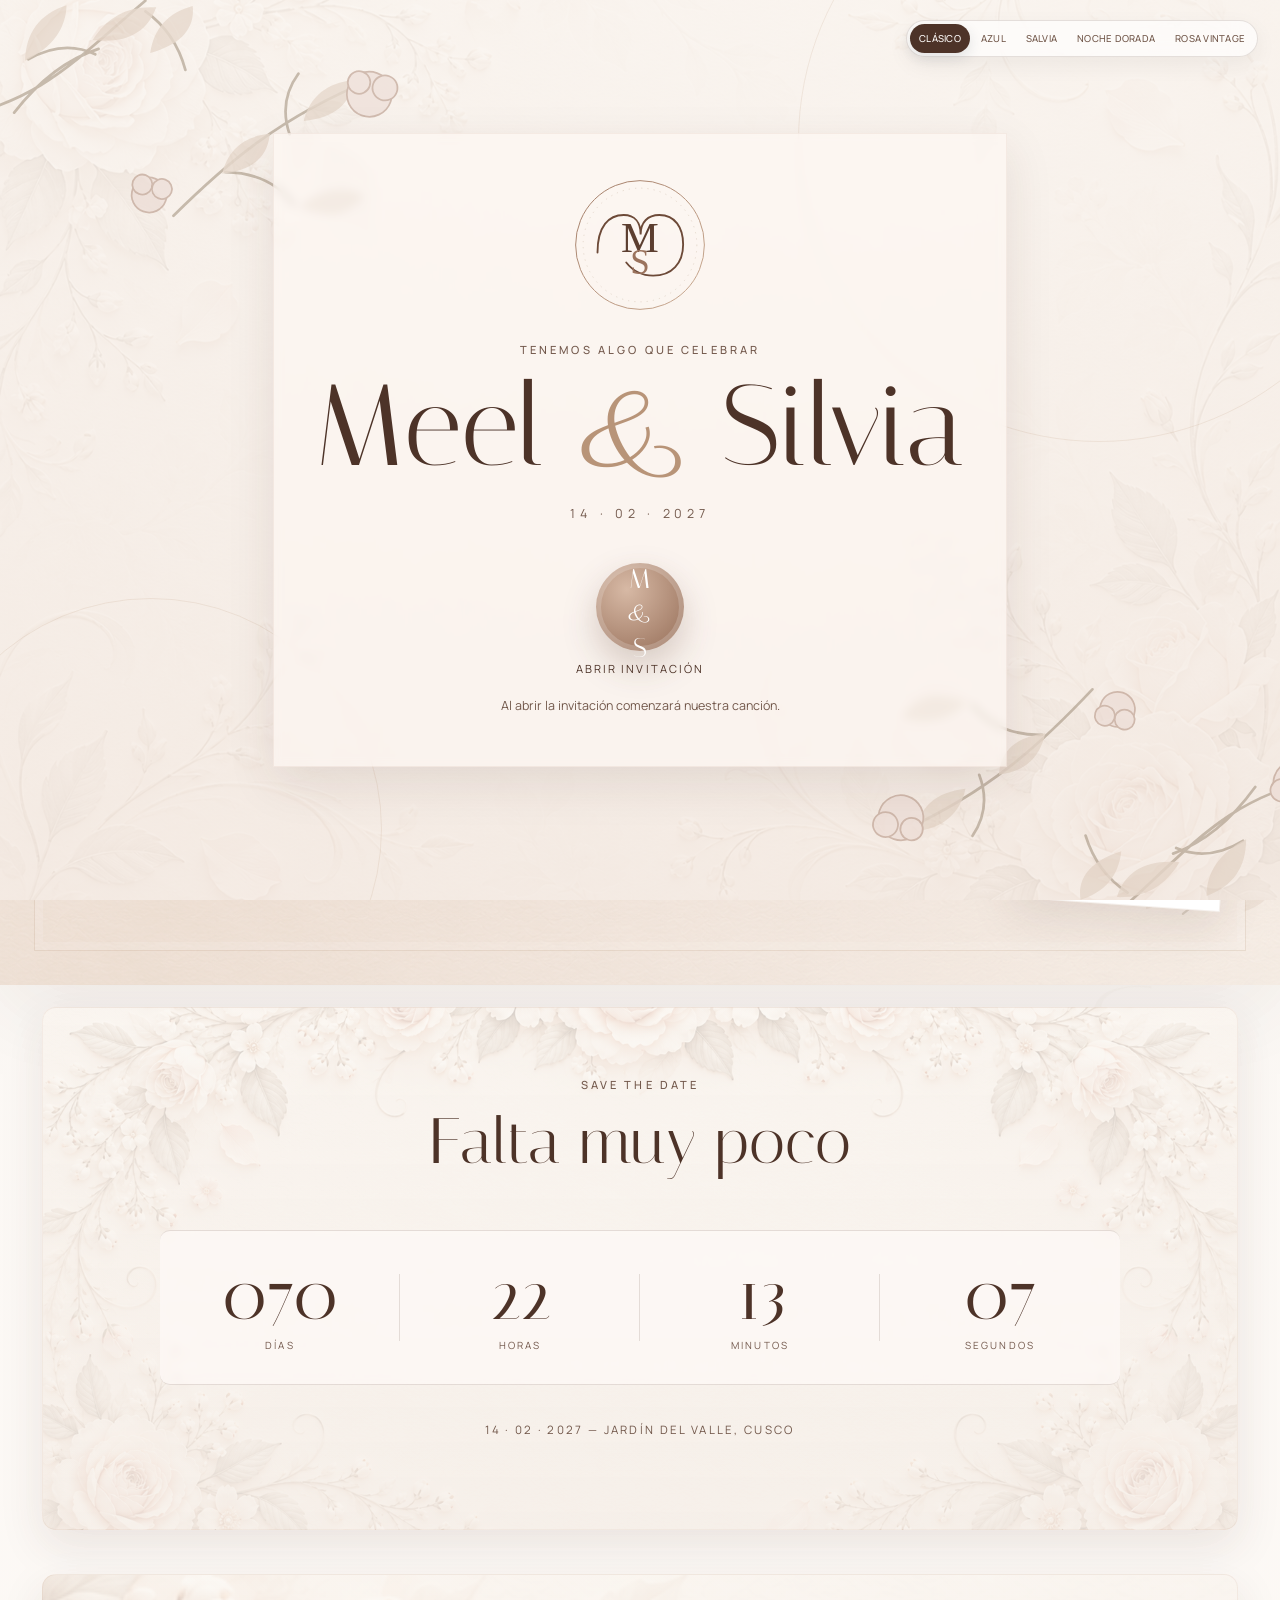
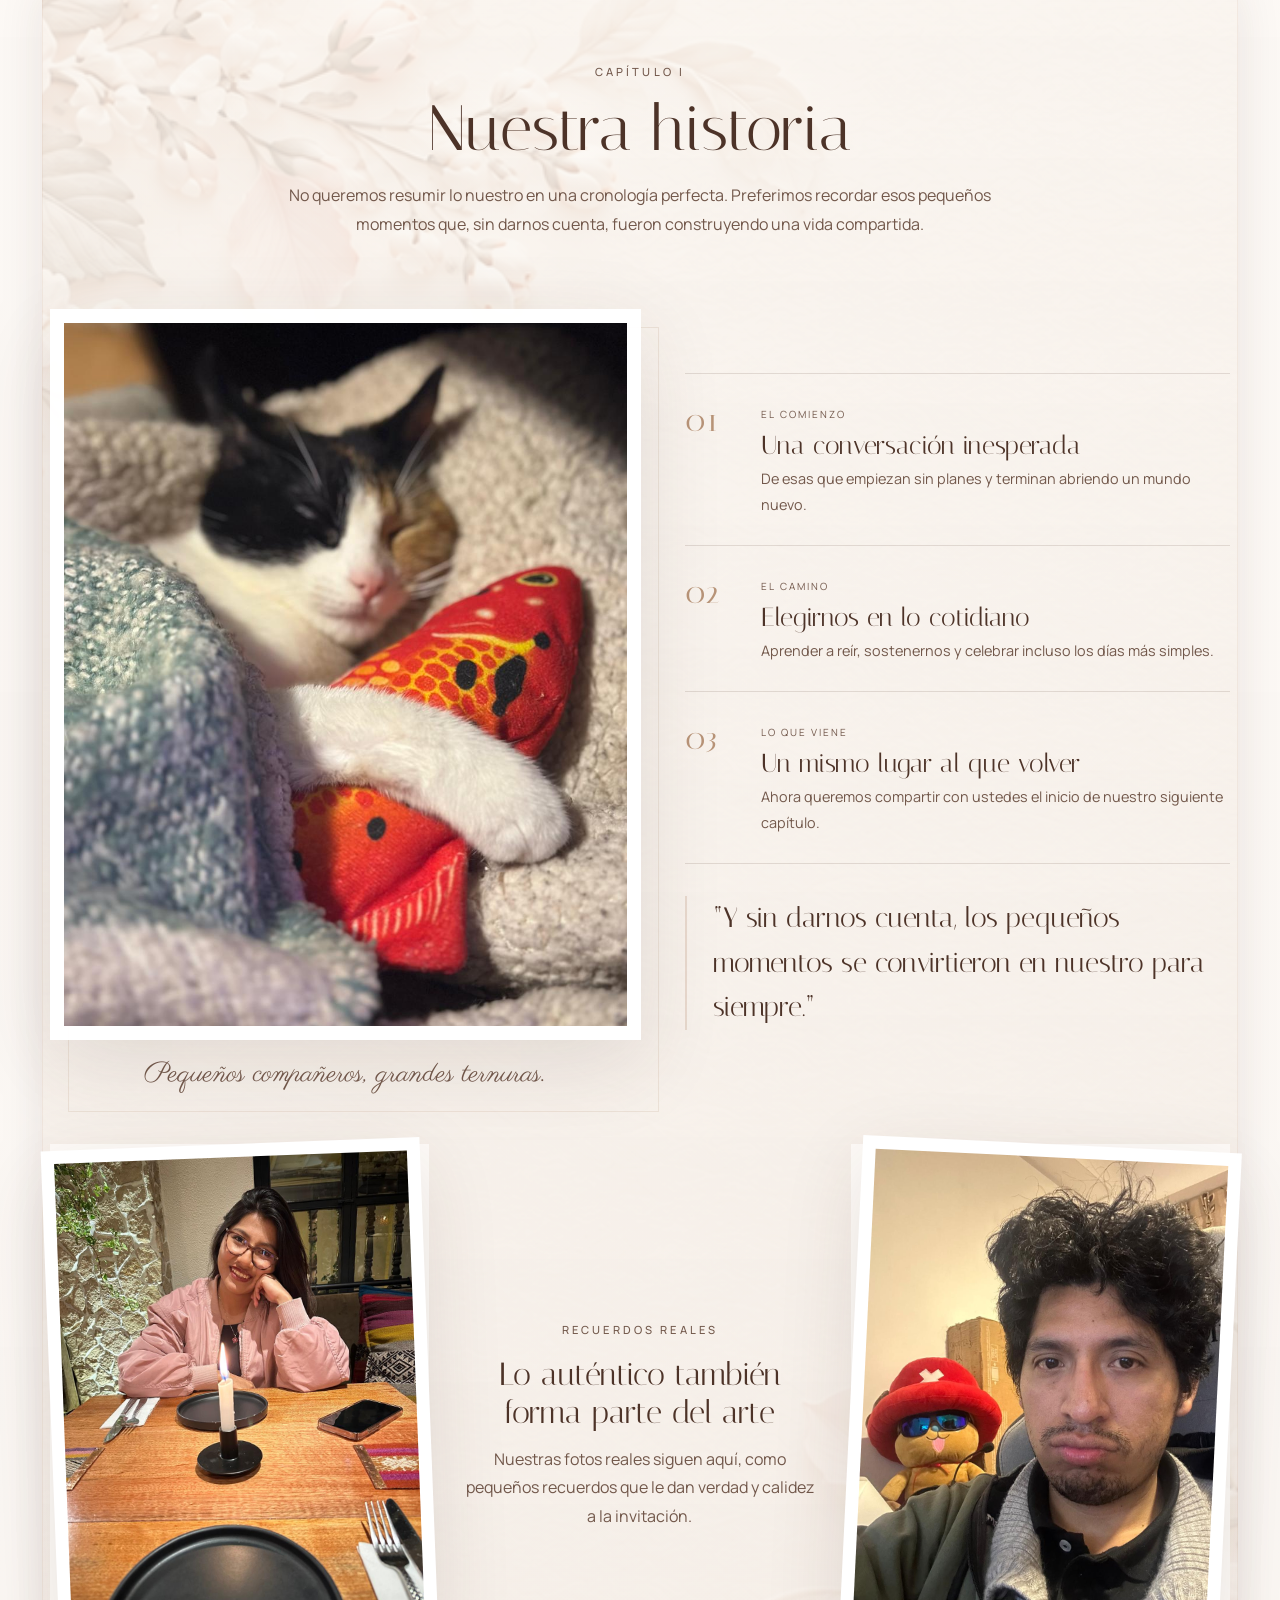
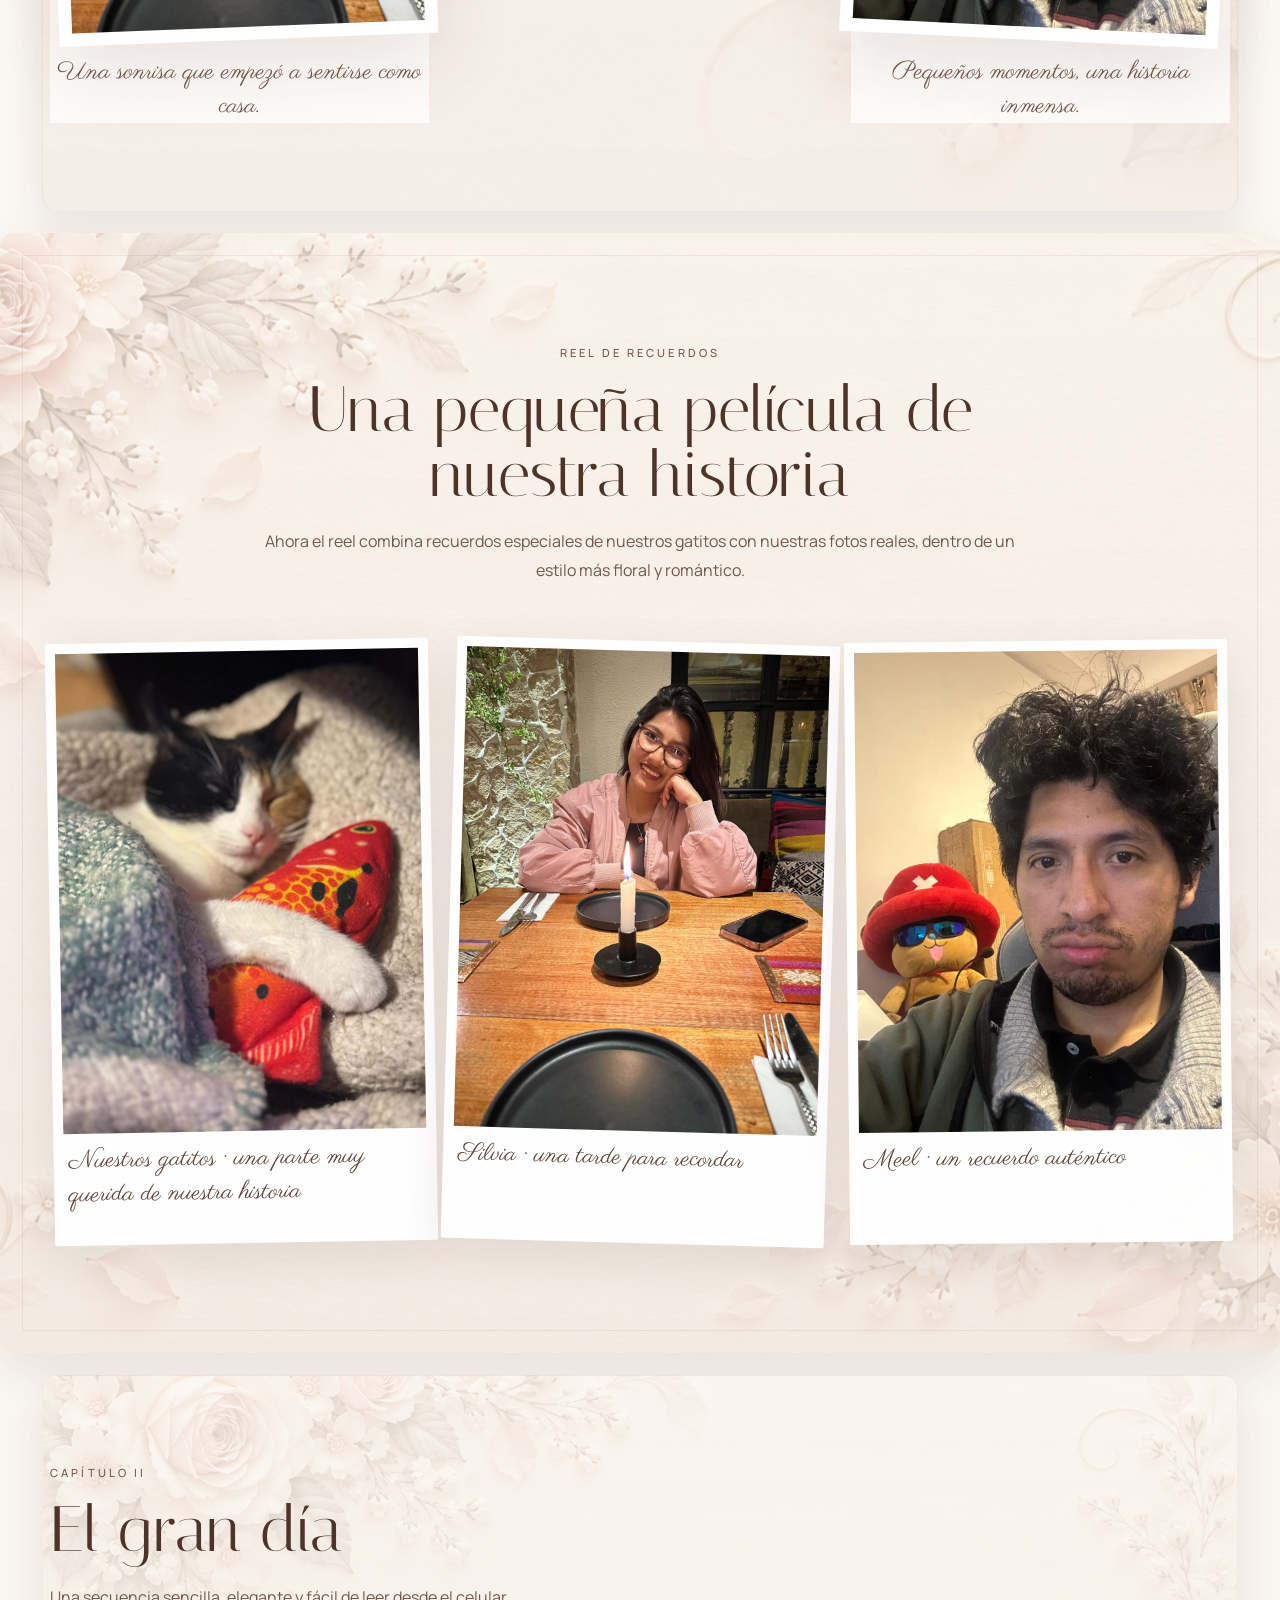
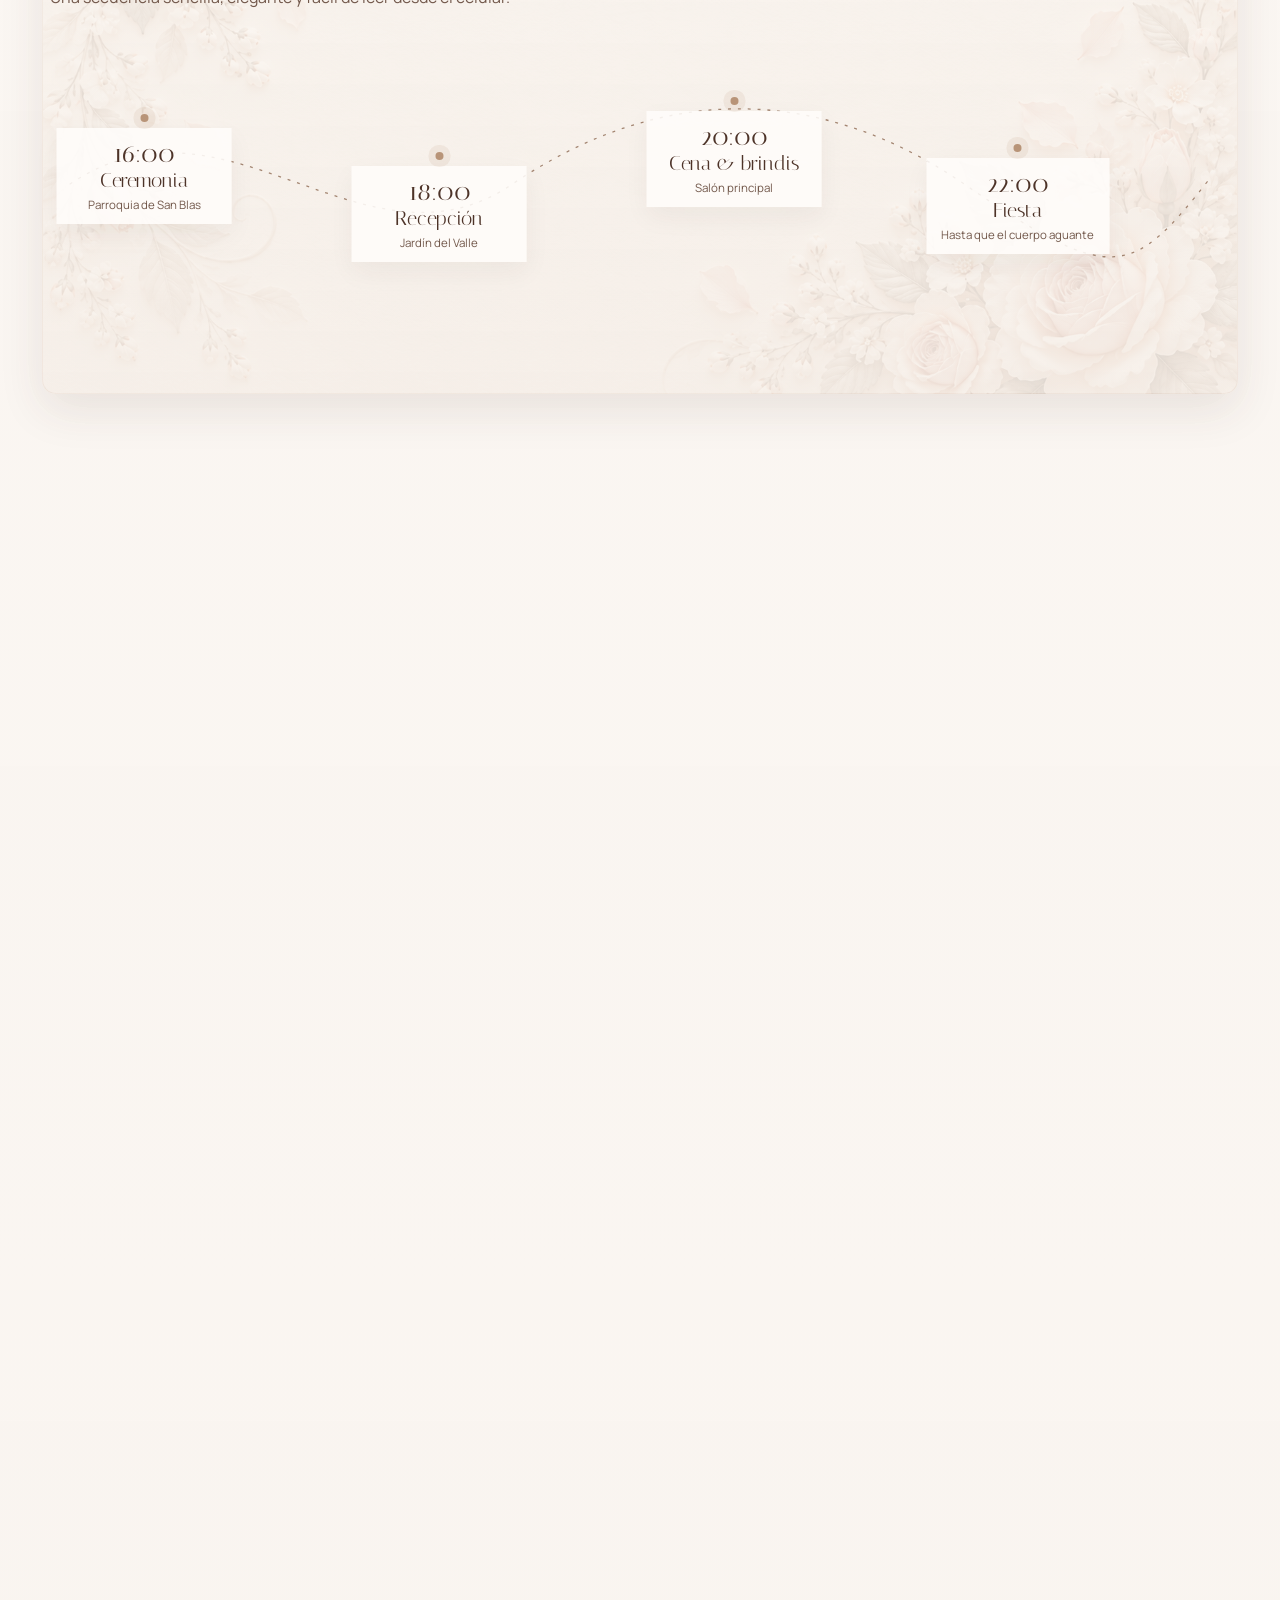
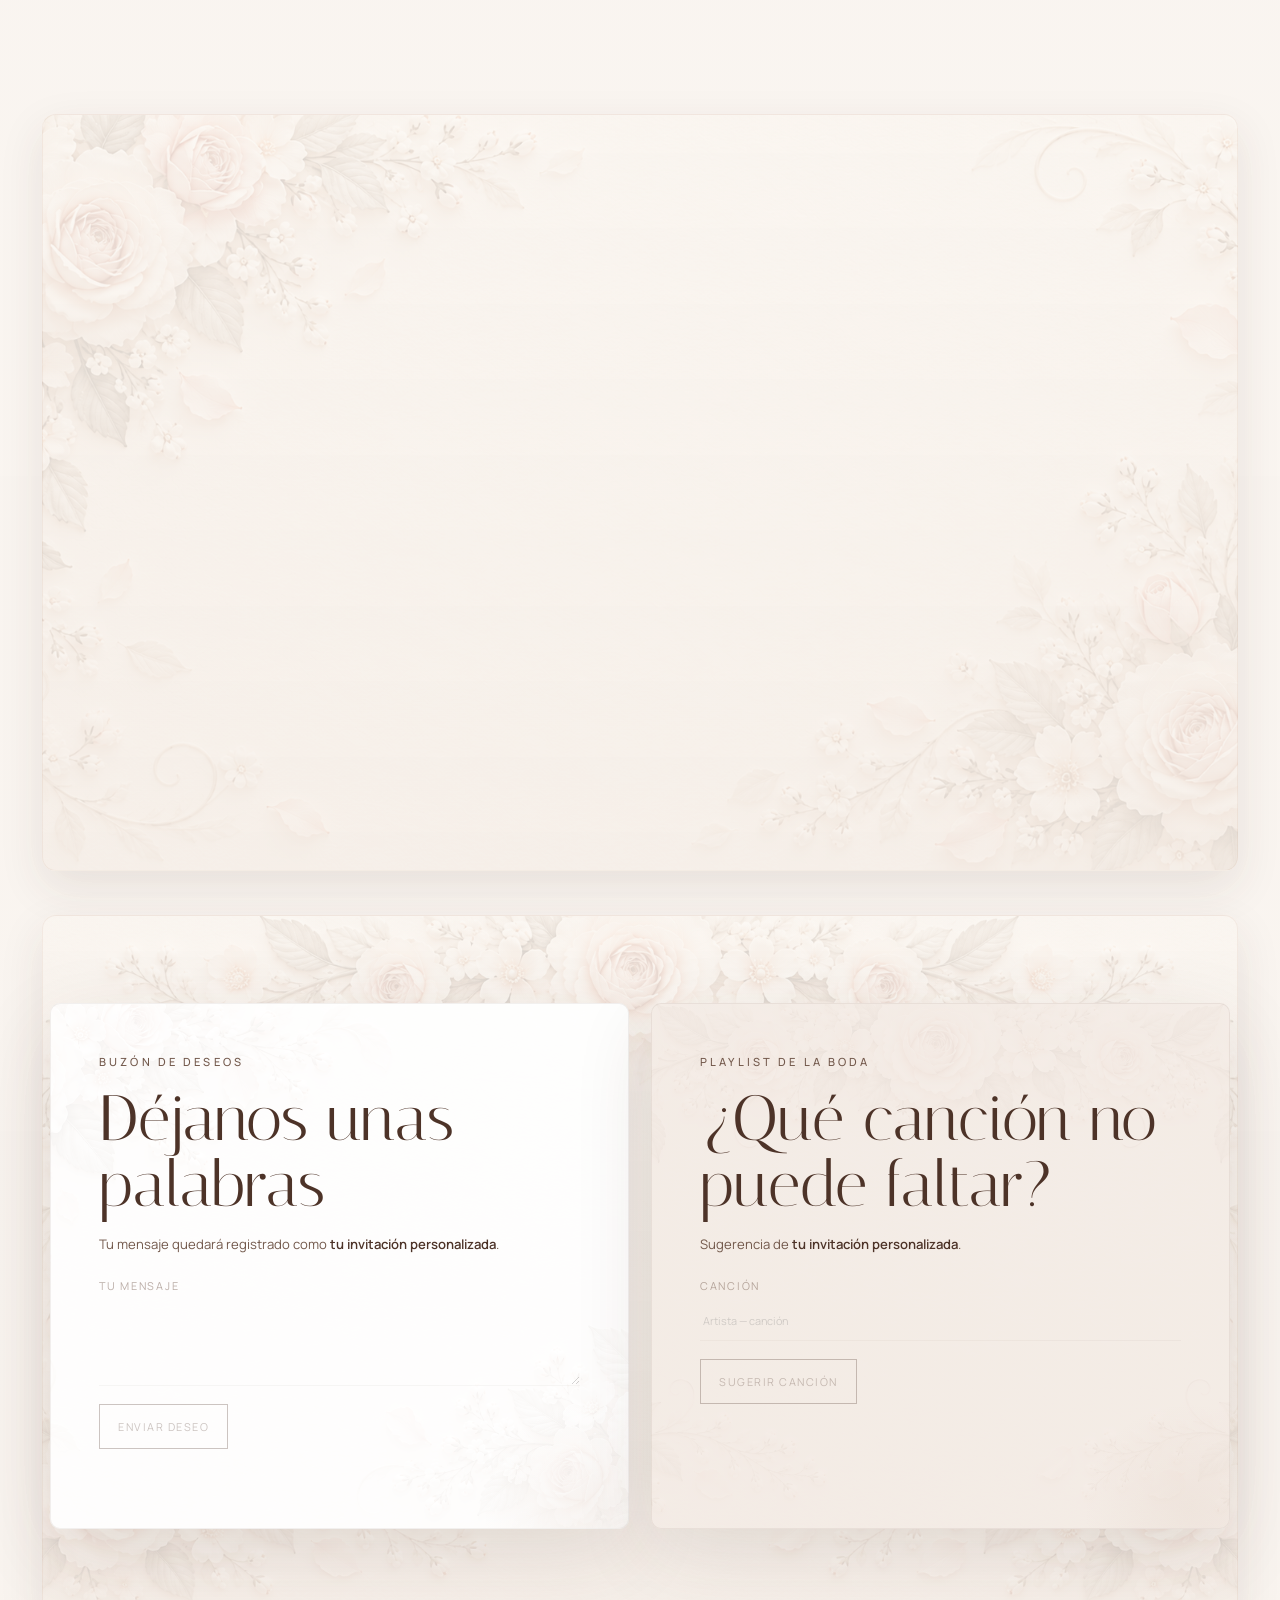
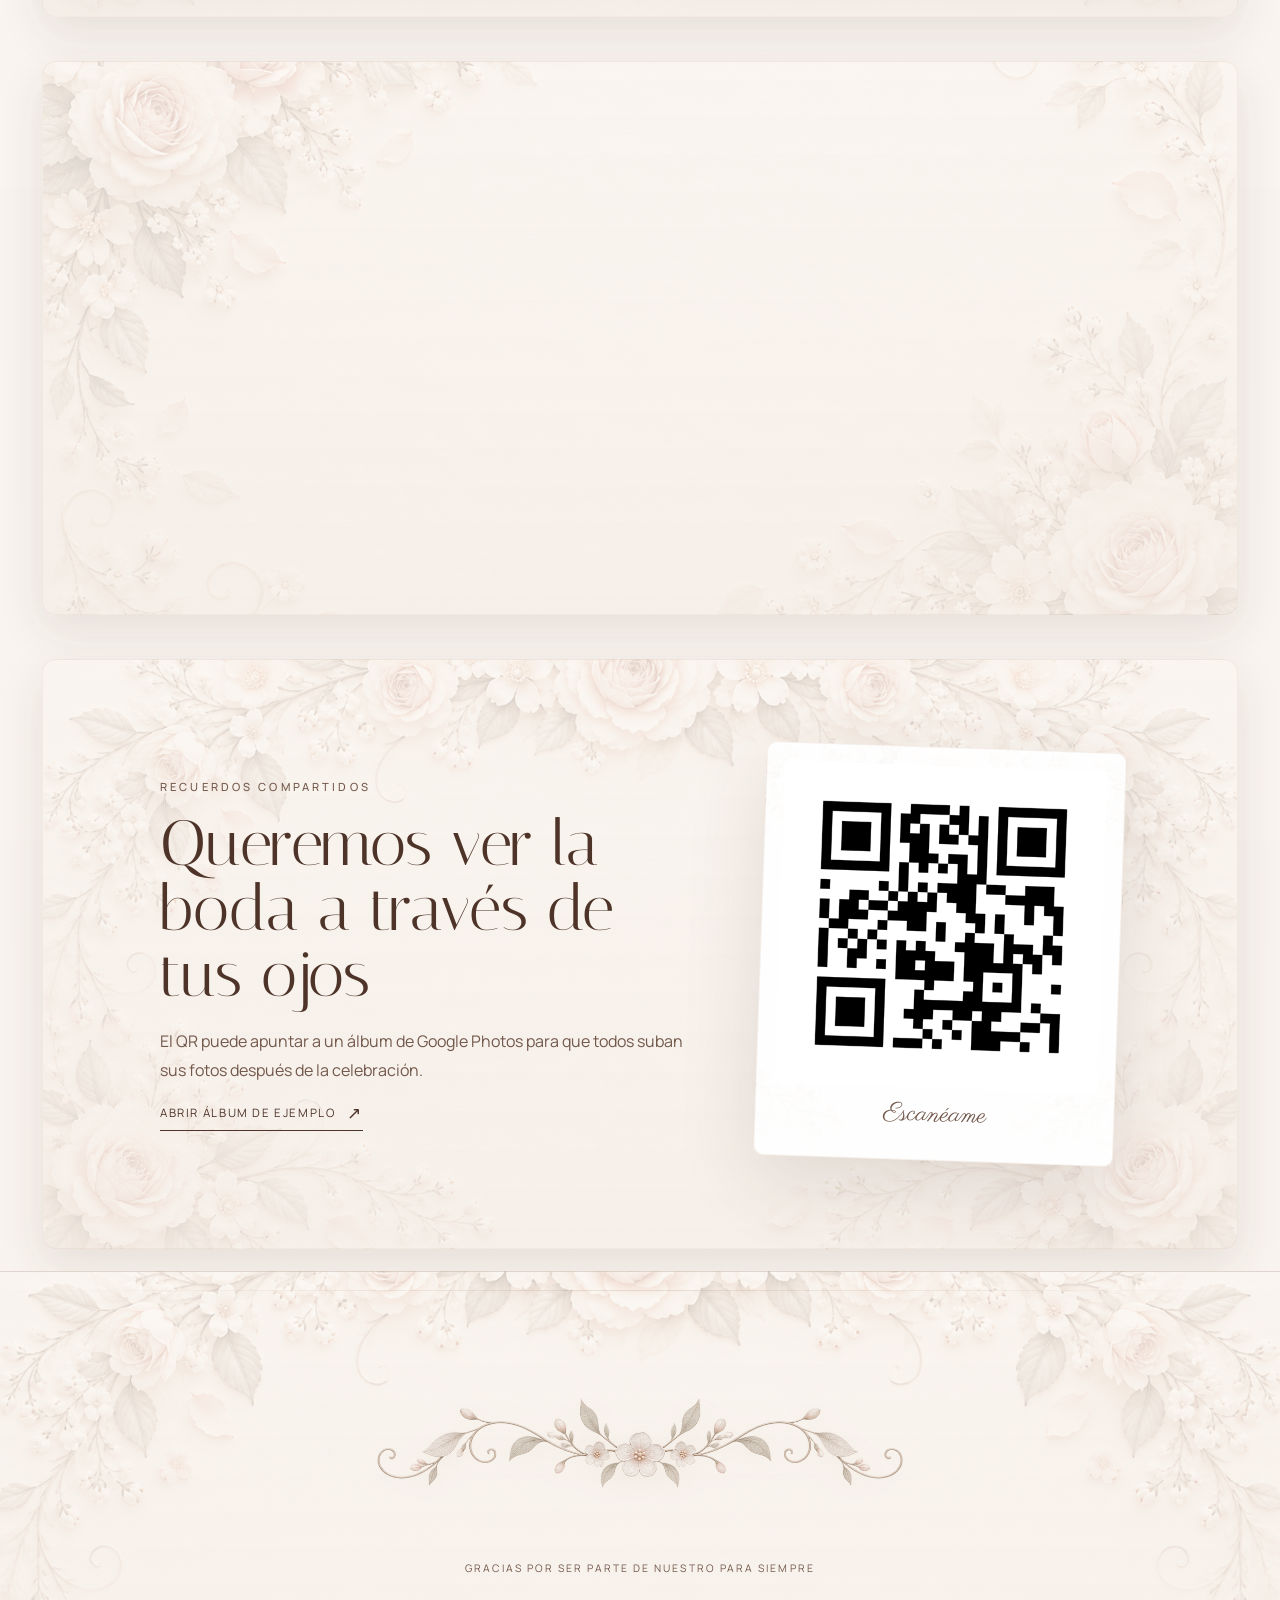
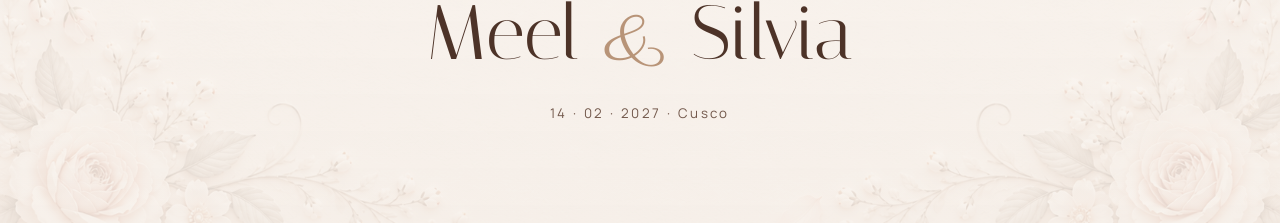
==== commit 79ab32d6: "Agregar cinco temas premium" ====
--- a/beta/index.html
+++ b/beta/index.html
@@ -12,17 +12,24 @@
   <meta property="og:type" content="website" />
   <link rel="preconnect" href="https://fonts.googleapis.com">
   <link rel="preconnect" href="https://fonts.gstatic.com" crossorigin>
-  <link href="https://fonts.googleapis.com/css2?family=Allura&family=Cormorant+Garamond:ital,wght@0,400;0,500;0,600;1,400&family=Italiana&family=Manrope:wght@300;400;500;600&family=Montserrat:wght@300;400;500;600&family=Parisienne&display=swap" rel="stylesheet">
+  <link href="https://fonts.googleapis.com/css2?family=Allura&family=Cormorant+Garamond:ital,wght@0,400;0,500;0,600;1,400&family=Italiana&family=Manrope:wght@300;400;500;600&family=Montserrat:wght@300;400;500;600&family=Parisienne&family=Cinzel:wght@400;500;600&family=Bodoni+Moda:opsz,wght@6..96,400;6..96,500&display=swap" rel="stylesheet">
   <link id="themeStylesheet" rel="stylesheet" href="assets/styles-classic.css" />
   <link rel="stylesheet" href="assets/api.css" />
+  <link rel="stylesheet" href="assets/themes-v12.css" />
   <script>
+    // Cinco diseños; los parámetros de invitado permanecen en la URL.
     (function(){
-      const p = new URLSearchParams(location.search);
-      const q = p.get('tema');
-      const saved = localStorage.getItem('ms_visual_theme');
-      const theme = q === 'azul' ? 'azul' : (q === 'clasico' ? 'clasico' : (saved === 'azul' ? 'azul' : 'clasico'));
-      document.documentElement.dataset.visualTheme = theme;
-      document.getElementById('themeStylesheet').href = theme === 'azul' ? 'assets/styles-blue.css' : 'assets/styles-classic.css';
+      const params = new URLSearchParams(location.search);
+      const allowed = ['clasico', 'azul', 'salvia', 'noche', 'rosa'];
+      const requested = params.get('tema');
+      let saved = null;
+      try { saved = localStorage.getItem('ms_visual_theme'); } catch (_) {}
+      const chosen = allowed.includes(requested)
+        ? requested
+        : (allowed.includes(saved) ? saved : 'clasico');
+      document.documentElement.dataset.visualTheme = chosen;
+      document.getElementById('themeStylesheet').href =
+        chosen === 'azul' ? 'assets/styles-blue.css' : 'assets/styles-classic.css';
     })();
   </script>
 </head>
@@ -34,10 +41,20 @@
   <div class="paper-monogram paper-monogram-b" aria-hidden="true">M&amp;S</div>
 
   <section class="gate gate-v4" id="gate" aria-label="Abrir invitación">
-    <div class="theme-switch gate-theme-switch" aria-label="Elegir estilo visual">
-      <button type="button" data-theme-choice="clasico">Clásico</button>
-      <button type="button" data-theme-choice="azul">Azul</button>
-    </div>
+    <div class="gate-theme-panel" aria-label="Elegir diseño de boda"><div class="theme-switch theme-switch-all gate-theme-switch" aria-label="Elegir estilo visual">
+          <button type="button" data-theme-choice="clasico">Clásico</button>
+          <button type="button" data-theme-choice="azul">Azul</button>
+          <button type="button" data-theme-choice="salvia">Salvia</button>
+          <button type="button" data-theme-choice="noche">Noche dorada</button>
+          <button type="button" data-theme-choice="rosa">Rosa vintage</button>
+        </div>
+        <select class="theme-picker" data-theme-picker aria-label="Seleccionar diseño de la invitación">
+          <option value="clasico">Clásico</option>
+          <option value="azul">Azul</option>
+          <option value="salvia">Jardín salvia</option>
+          <option value="noche">Noche dorada</option>
+          <option value="rosa">Rosa vintage</option>
+        </select></div>
     <img src="assets/floral.svg" alt="" class="gate-floral top" />
     <div class="gate-card gate-card-v4">
       <img src="assets/monogram.svg" class="gate-monogram" alt="Monograma de Meel y Silvia" />
@@ -63,10 +80,20 @@
       <a href="#confirmacion">RSVP</a>
     </nav>
     <div class="nav-actions">
-      <div class="theme-switch" aria-label="Cambiar estilo visual">
-        <button type="button" data-theme-choice="clasico">Clásico</button>
-        <button type="button" data-theme-choice="azul">Azul</button>
-      </div>
+      <div class="theme-switch theme-switch-all" aria-label="Cambiar estilo visual">
+          <button type="button" data-theme-choice="clasico">Clásico</button>
+          <button type="button" data-theme-choice="azul">Azul</button>
+          <button type="button" data-theme-choice="salvia">Salvia</button>
+          <button type="button" data-theme-choice="noche">Noche dorada</button>
+          <button type="button" data-theme-choice="rosa">Rosa vintage</button>
+        </div>
+        <select class="theme-picker" data-theme-picker aria-label="Seleccionar diseño de la invitación">
+          <option value="clasico">Clásico</option>
+          <option value="azul">Azul</option>
+          <option value="salvia">Jardín salvia</option>
+          <option value="noche">Noche dorada</option>
+          <option value="rosa">Rosa vintage</option>
+        </select>
       <button class="audio-control" id="audioControl" type="button" aria-label="Reproducir o pausar música">
         <span class="audio-dot"></span>
         <span id="audioLabel">Nuestra canción</span>
--- a/beta/assets/themes-v12.css
+++ b/beta/assets/themes-v12.css
@@ -0,0 +1,204 @@
+/* V12: additional wedding-stationery art directions.
+   Loaded AFTER either approved classic/blue stylesheet; no changes to their CSS. */
+:root[data-visual-theme="salvia"]{
+  --paper:#f3f5eb;--paper-2:#e4ebdf;--paper-3:#fbfcf7;--ink:#31483a;
+  --ink-soft:#617b69;--champagne:#849d83;--rose:#b2c3ab;--rose-2:#e4e9dd;
+  --line:rgba(58,91,66,.16);--line-strong:rgba(58,91,66,.28);
+  --white:#fffdf7;--shadow:0 22px 60px rgba(37,74,49,.11);--shadow-soft:0 12px 35px rgba(37,74,49,.08);
+  --serif:'Cormorant Garamond',Georgia,serif;--sans:'Manrope',Arial,sans-serif;--script:'Parisienne',cursive;
+}
+html[data-visual-theme="salvia"] body{background:linear-gradient(rgba(245,248,239,.80),rgba(246,247,236,.89)),url('salvia-2.webp') center top/cover fixed no-repeat}
+html[data-visual-theme="salvia"] .gate{background:linear-gradient(rgba(245,248,239,.65),rgba(246,247,236,.75)),url('salvia-4.webp') center/cover no-repeat}
+html[data-visual-theme="salvia"] .gate-card{background:rgba(250,252,246,.82);border:1px solid rgba(76,110,80,.23);box-shadow:0 28px 75px rgba(42,82,54,.12)}
+html[data-visual-theme="salvia"] .gate-monogram{filter:sepia(.65) hue-rotate(53deg) saturate(.46)}
+html[data-visual-theme="salvia"] .gate-floral,html[data-visual-theme="salvia"] .hero-float,html[data-visual-theme="salvia"] .letter-floral,html[data-visual-theme="salvia"] .rsvp-copy img{filter:sepia(.7) hue-rotate(53deg) saturate(.38);opacity:.25}
+html[data-visual-theme="salvia"] .seal-mark{background:radial-gradient(circle at 25% 20%,#b9cfb7,#557561);box-shadow:0 13px 34px rgba(42,82,54,.23)}
+html[data-visual-theme="salvia"] .hero{background:linear-gradient(110deg,rgba(242,248,239,.82),rgba(242,248,239,.63)),url('salvia-1.webp') center top/cover no-repeat}
+html[data-visual-theme="salvia"] .hero::after{background:url('salvia-1.webp') center/cover no-repeat;opacity:.34;mix-blend-mode:multiply}
+html[data-visual-theme="salvia"] .hero::before{border-color:rgba(71,112,75,.32);border-radius:0 120px 0 120px}
+html[data-visual-theme="salvia"] .hero-wash{background:radial-gradient(circle at 80% 30%,rgba(255,255,255,.6),transparent 40%)}
+html[data-visual-theme="salvia"] .hero-title{font-family:'Cormorant Garamond',Georgia,serif;font-weight:500;letter-spacing:-.025em}
+html[data-visual-theme="salvia"] .hero-photo-mat{border-radius:46% 46% 8% 8%;overflow:hidden;border:9px solid #f9fcf6;transform:none;box-shadow:0 22px 70px rgba(42,82,54,.16)}
+html[data-visual-theme="salvia"] .hero-photo-mat img{border-radius:42% 42% 5% 5%;max-height:620px}
+html[data-visual-theme="salvia"] .hero-photo-caption{font-family:'Parisienne',cursive;color:#5b7660}
+html[data-visual-theme="salvia"] .countdown-section::before{background:linear-gradient(rgba(248,250,244,.74),rgba(248,250,244,.88)),url('salvia-4.webp') center/cover no-repeat}
+html[data-visual-theme="salvia"] .story::before,html[data-visual-theme="salvia"] .itinerary::before,html[data-visual-theme="salvia"] .interaction::before{background:linear-gradient(rgba(248,250,244,.8),rgba(248,250,244,.85)),url('salvia-2.webp') center/cover no-repeat}
+html[data-visual-theme="salvia"] .rsvp::before,html[data-visual-theme="salvia"] .gifts::before,html[data-visual-theme="salvia"] .photos-qr::before{background:linear-gradient(rgba(248,250,244,.8),rgba(248,250,244,.85)),url('salvia-3.webp') center/cover no-repeat}
+html[data-visual-theme="salvia"] .memory-film{background:linear-gradient(rgba(248,250,244,.77),rgba(246,249,240,.9)),url('salvia-3.webp') center/cover no-repeat}
+html[data-visual-theme="salvia"] .memory-film::after{background:url('salvia-3.webp') center/cover no-repeat;opacity:.10}
+html[data-visual-theme="salvia"] .location-card,html[data-visual-theme="salvia"] .guest-pass,html[data-visual-theme="salvia"] .letter,html[data-visual-theme="salvia"] .rsvp-shell{background:linear-gradient(rgba(250,252,247,.90),rgba(250,252,247,.91)),url('salvia-3.webp') center/cover no-repeat}
+html[data-visual-theme="salvia"] .rsvp-copy{background:linear-gradient(rgba(234,244,232,.8),rgba(241,248,234,.81)),url('salvia-3.webp') center/cover no-repeat}
+html[data-visual-theme="salvia"] .interaction-card{background:linear-gradient(rgba(250,252,247,.9),rgba(250,252,247,.92)),url('salvia-2.webp') center/cover no-repeat}
+html[data-visual-theme="salvia"] .interaction-card.dark{background:linear-gradient(rgba(225,237,222,.92),rgba(225,237,222,.9)),url('salvia-4.webp') center/cover no-repeat}
+html[data-visual-theme="salvia"] .map-grid{filter:sepia(.6) hue-rotate(45deg)}
+html[data-visual-theme="salvia"] .map-label{color:#526d59}
+html[data-visual-theme="salvia"] .site-footer{background:linear-gradient(rgba(248,250,244,.76),rgba(248,250,244,.86)),url('salvia-4.webp') center/cover no-repeat}
+html[data-visual-theme="salvia"] .site-footer .footer-divider{content:url('salvia-divider.svg');width:min(380px,80vw);opacity:.72;filter:none}
+html[data-visual-theme="salvia"] .nav-shell{background:rgba(248,251,245,.89)}
+
+/* Antique rose: generous paper margins, faded floral relief and decorative Cameo marks. */
+:root[data-visual-theme="rosa"]{
+  --paper:#fff4f5;--paper-2:#f5e0e6;--paper-3:#fffafa;--ink:#623a4c;
+  --ink-soft:#936778;--champagne:#bd8198;--rose:#dbacbc;--rose-2:#f9e2e8;
+  --line:rgba(126,63,87,.18);--line-strong:rgba(126,63,87,.28);
+  --white:#fffaf9;--shadow:0 25px 67px rgba(122,53,83,.12);--shadow-soft:0 13px 31px rgba(122,53,83,.09);
+  --serif:'Bodoni Moda','Italiana',Georgia,serif;--sans:'Montserrat',Arial,sans-serif;--script:'Allura',cursive;
+}
+html[data-visual-theme="rosa"] body{background:linear-gradient(rgba(255,247,248,.82),rgba(254,240,243,.89)),url('rosa-2.webp') center top/cover fixed no-repeat}
+html[data-visual-theme="rosa"] .gate{background:linear-gradient(rgba(255,248,249,.58),rgba(255,243,246,.78)),url('rosa-4.webp') center/cover no-repeat}
+html[data-visual-theme="rosa"] .gate-card{background:rgba(255,251,250,.83);border:1px solid rgba(172,91,120,.32);box-shadow:0 22px 75px rgba(143,61,91,.13);border-radius:46% 46% 10px 10px / 16% 16% 10px 10px;padding:60px 54px 43px}
+html[data-visual-theme="rosa"] .gate h1{font-family:'Bodoni Moda',Georgia,serif;letter-spacing:-.06em;font-size:clamp(3.5rem,8vw,7.2rem)}
+html[data-visual-theme="rosa"] .gate-floral,html[data-visual-theme="rosa"] .hero-float{opacity:.14;filter:sepia(.6) hue-rotate(304deg)}
+html[data-visual-theme="rosa"] .seal-mark{background:radial-gradient(circle at 20% 10%,#f2c8d8,#a96580)}
+html[data-visual-theme="rosa"] .hero{background:linear-gradient(110deg,rgba(254,244,247,.81),rgba(255,246,247,.65)),url('rosa-1.webp') center top/cover no-repeat}
+html[data-visual-theme="rosa"] .hero::after{background:url('rosa-1.webp') center/cover no-repeat;opacity:.34;mix-blend-mode:multiply}
+html[data-visual-theme="rosa"] .hero::before{border:1px solid rgba(183,118,146,.34);border-radius:180px 180px 24px 24px}
+html[data-visual-theme="rosa"] .hero-wash{background:radial-gradient(circle at 80% 30%,rgba(255,255,255,.55),transparent 45%)}
+html[data-visual-theme="rosa"] .hero-title{font-family:'Bodoni Moda',Georgia,serif;font-size:clamp(3.2rem,7.3vw,7.2rem);letter-spacing:-.055em}
+html[data-visual-theme="rosa"] .hero-title span{font-family:'Allura',cursive}
+html[data-visual-theme="rosa"] .hero-photo-mat{border:2px solid rgba(190,126,155,.33);box-shadow:0 24px 70px rgba(137,62,89,.15);border-radius:150px 150px 4px 4px;overflow:hidden;transform:none}
+html[data-visual-theme="rosa"] .hero-photo-mat img{border-radius:125px 125px 0 0}
+html[data-visual-theme="rosa"] .hero-photo-caption{font-family:'Allura',cursive;font-size:2rem}
+html[data-visual-theme="rosa"] .countdown-section::before{background:linear-gradient(rgba(255,247,249,.77),rgba(255,247,249,.85)),url('rosa-4.webp') center/cover no-repeat}
+html[data-visual-theme="rosa"] .story::before,html[data-visual-theme="rosa"] .itinerary::before,html[data-visual-theme="rosa"] .interaction::before{background:linear-gradient(rgba(255,247,249,.8),rgba(255,247,249,.87)),url('rosa-2.webp') center/cover no-repeat}
+html[data-visual-theme="rosa"] .rsvp::before,html[data-visual-theme="rosa"] .gifts::before,html[data-visual-theme="rosa"] .photos-qr::before{background:linear-gradient(rgba(255,247,249,.79),rgba(255,247,249,.88)),url('rosa-3.webp') center/cover no-repeat}
+html[data-visual-theme="rosa"] .memory-film{background:linear-gradient(rgba(255,246,248,.8),rgba(253,239,244,.92)),url('rosa-3.webp') center/cover no-repeat}
+html[data-visual-theme="rosa"] .memory-film::after{background:url('rosa-3.webp') center/cover no-repeat;opacity:.12}
+html[data-visual-theme="rosa"] .location-card,html[data-visual-theme="rosa"] .guest-pass,html[data-visual-theme="rosa"] .letter,html[data-visual-theme="rosa"] .rsvp-shell{background:linear-gradient(rgba(255,250,250,.91),rgba(255,250,250,.93)),url('rosa-3.webp') center/cover no-repeat}
+html[data-visual-theme="rosa"] .rsvp-copy{background:linear-gradient(rgba(249,225,234,.84),rgba(255,239,244,.88)),url('rosa-3.webp') center/cover no-repeat}
+html[data-visual-theme="rosa"] .interaction-card{background:linear-gradient(rgba(255,249,250,.93),rgba(255,249,250,.93)),url('rosa-2.webp') center/cover no-repeat}
+html[data-visual-theme="rosa"] .interaction-card.dark{background:linear-gradient(rgba(249,228,234,.92),rgba(249,228,234,.92)),url('rosa-4.webp') center/cover no-repeat}
+html[data-visual-theme="rosa"] .site-footer{background:linear-gradient(rgba(255,248,249,.8),rgba(255,248,249,.88)),url('rosa-4.webp') center/cover no-repeat}
+html[data-visual-theme="rosa"] .site-footer .footer-divider{content:url('rosa-divider.svg');width:min(330px,75vw);opacity:.80;filter:none}
+html[data-visual-theme="rosa"] .nav-shell{background:rgba(255,249,250,.91)}
+html[data-visual-theme="rosa"] .letter::before,html[data-visual-theme="rosa"] .rsvp-copy::after{border:1px dashed rgba(179,110,136,.29)}
+
+/* Noche dorada — navy-ink Art Deco / brass engravings, not a recolored flower page. */
+:root[data-visual-theme="noche"]{
+  --paper:#121a25;--paper-2:#192333;--paper-3:#1e2c3d;--ink:#f1e2c5;
+  --ink-soft:#c7b596;--champagne:#d7b576;--rose:#ad946b;--rose-2:#25303b;
+  --line:rgba(215,181,118,.26);--line-strong:rgba(215,181,118,.45);
+  --white:#182331;--shadow:0 22px 65px rgba(0,0,0,.36);--shadow-soft:0 12px 35px rgba(0,0,0,.23);
+  --serif:'Cinzel',Georgia,serif;--sans:'Montserrat',Arial,sans-serif;--script:'Allura',cursive;
+}
+html[data-visual-theme="noche"] body{background:#111a26 url('noche-art-deco.svg') center top/cover fixed no-repeat;color:var(--ink)}
+html[data-visual-theme="noche"] .noise{mix-blend-mode:normal;opacity:.10}
+html[data-visual-theme="noche"] .gate{background:linear-gradient(90deg,rgba(12,18,27,.83),rgba(12,18,27,.68),rgba(12,18,27,.83)),url('noche-art-deco.svg') center/cover no-repeat}
+html[data-visual-theme="noche"] .gate-card{background:rgba(20,30,43,.93);border:1px solid rgba(214,175,105,.51);box-shadow:0 35px 80px rgba(0,0,0,.38);backdrop-filter:blur(12px)}
+html[data-visual-theme="noche"] .gate-monogram,html[data-visual-theme="noche"] .pass-monogram img,html[data-visual-theme="noche"] .entry-monogram{filter:sepia(1) saturate(.5) brightness(1.36)}
+html[data-visual-theme="noche"] .gate-floral,html[data-visual-theme="noche"] .hero-float,html[data-visual-theme="noche"] .letter-floral,html[data-visual-theme="noche"] .rsvp-copy img{display:none}
+html[data-visual-theme="noche"] .gate h1{font-family:'Cinzel',Georgia,serif;font-size:clamp(3.5rem,8vw,7.3rem);letter-spacing:.015em}
+html[data-visual-theme="noche"] .gate .kicker,html[data-visual-theme="noche"] .gate-date{color:#dfccaa}
+html[data-visual-theme="noche"] .seal-mark{background:radial-gradient(circle at 30% 25%,#f1d6a8,#89672e);color:#14202a;box-shadow:0 10px 28px rgba(0,0,0,.5)}
+html[data-visual-theme="noche"] .hero{background:linear-gradient(110deg,rgba(13,21,32,.92),rgba(14,21,31,.63),rgba(13,21,32,.92)),url('noche-art-deco.svg') center/cover no-repeat}
+html[data-visual-theme="noche"] .hero::before{inset:30px;border:1px solid rgba(206,159,79,.54);box-shadow:inset 0 0 0 8px rgba(218,179,104,.035);border-radius:0}
+html[data-visual-theme="noche"] .hero::after{background:none}
+html[data-visual-theme="noche"] .hero-wash{background:radial-gradient(circle at 80% 30%,rgba(223,180,100,.09),transparent 40%)}
+html[data-visual-theme="noche"] .hero-title{font-family:'Cinzel',Georgia,serif;font-size:clamp(3.3rem,6.3vw,6.8rem);line-height:1.12;letter-spacing:.008em;color:#f5e5cb}
+html[data-visual-theme="noche"] .hero-title span{font-family:'Allura',cursive;color:#d4ae70}
+html[data-visual-theme="noche"] .hero-quote{font-family:'Cormorant Garamond',Georgia,serif;font-size:1.55rem;color:#d7c5aa}
+html[data-visual-theme="noche"] .hero-details div{border-color:rgba(215,181,118,.33)}
+html[data-visual-theme="noche"] .hero-photo-mat{background:#1f2b38;border:2px solid #c8a56d;padding:12px;box-shadow:0 24px 80px rgba(0,0,0,.5);transform:rotate(0deg)}
+html[data-visual-theme="noche"] .hero-photo-mat img{filter:sepia(.17) saturate(.8) contrast(1.08)}
+html[data-visual-theme="noche"] .mini-polaroid{background:#1e2834;border-color:rgba(215,181,118,.4)}
+html[data-visual-theme="noche"] .mini-polaroid span{color:#f4dfbd}
+html[data-visual-theme="noche"] .hero-watermark-note{color:#cfae78}
+html[data-visual-theme="noche"] .nav-shell{background:rgba(19,29,42,.94);border-color:rgba(215,181,118,.34);box-shadow:0 12px 38px rgba(0,0,0,.25)}
+html[data-visual-theme="noche"] .theme-switch{background:rgba(9,17,25,.95);border:1px solid rgba(215,181,118,.2)}
+html[data-visual-theme="noche"] .theme-switch button.is-active{background:#be9b61;color:#111a26}
+html[data-visual-theme="noche"] .audio-control{background:#bf9a60;color:#132131}
+html[data-visual-theme="noche"] .countdown-section::before,html[data-visual-theme="noche"] .story::before,html[data-visual-theme="noche"] .itinerary::before,html[data-visual-theme="noche"] .guest-pass-section::before,html[data-visual-theme="noche"] .gifts::before,html[data-visual-theme="noche"] .interaction::before,html[data-visual-theme="noche"] .rsvp::before,html[data-visual-theme="noche"] .photos-qr::before{background:linear-gradient(rgba(14,22,33,.85),rgba(17,27,40,.9)),url('noche-art-deco.svg') center/cover no-repeat;border:1px solid rgba(215,181,118,.32)}
+html[data-visual-theme="noche"] .countdown{background:rgba(18,31,43,.85);border-color:rgba(215,181,118,.33)}
+html[data-visual-theme="noche"] .story-chapters{border-color:var(--line)}
+html[data-visual-theme="noche"] .story-v4-mat,html[data-visual-theme="noche"] .photo-mat,html[data-visual-theme="noche"] .film-card,html[data-visual-theme="noche"] .qr-frame{background:#1f2b37;border:1px solid #a68a61;color:#e8d2ae}
+html[data-visual-theme="noche"] .memory-film{background:linear-gradient(rgba(12,20,30,.87),rgba(14,23,34,.92)),url('noche-art-deco.svg') center/cover no-repeat;color:var(--ink)}
+html[data-visual-theme="noche"] .memory-film::after{background:none}
+html[data-visual-theme="noche"] .memory-film h3,html[data-visual-theme="noche"] .memory-film p,html[data-visual-theme="noche"] .memory-film .kicker{color:var(--ink)}
+html[data-visual-theme="noche"] .film-card figcaption{color:#ead3aa}
+html[data-visual-theme="noche"] .timeline-art article{background:#1d2c3b;border:1px solid rgba(215,181,118,.4);box-shadow:var(--shadow)}
+html[data-visual-theme="noche"] .timeline-art span,html[data-visual-theme="noche"] .timeline-art strong,html[data-visual-theme="noche"] .timeline-art small{color:#e8d7ba}
+html[data-visual-theme="noche"] .location-card,html[data-visual-theme="noche"] .guest-pass,html[data-visual-theme="noche"] .letter,html[data-visual-theme="noche"] .rsvp-shell{background:linear-gradient(rgba(21,32,46,.93),rgba(21,32,46,.95)),url('noche-art-deco.svg') center/cover no-repeat;border:1px solid rgba(215,181,118,.33)}
+html[data-visual-theme="noche"] .location-copy,html[data-visual-theme="noche"] .rsvp-copy{background:rgba(23,37,50,.93)}
+html[data-visual-theme="noche"] .location-art{background:#172334;filter:saturate(.6)}
+html[data-visual-theme="noche"] .map-label{color:#e4c68d}
+html[data-visual-theme="noche"] .interaction-card,html[data-visual-theme="noche"] .interaction-card.dark{background:linear-gradient(rgba(23,34,48,.94),rgba(23,34,48,.95)),url('noche-art-deco.svg') center/cover no-repeat;border:1px solid rgba(215,181,118,.33);color:var(--ink)}
+html[data-visual-theme="noche"] .interaction-card h3,html[data-visual-theme="noche"] .interaction-card.dark h3,html[data-visual-theme="noche"] .interaction-card .kicker,html[data-visual-theme="noche"] .interaction-card.dark .kicker,html[data-visual-theme="noche"] .interaction-card p,html[data-visual-theme="noche"] .interaction-card.dark p{color:var(--ink)}
+html[data-visual-theme="noche"] .editorial-form label,html[data-visual-theme="noche"] .editorial-form.inverse label,html[data-visual-theme="noche"] .rsvp-form label{color:#e0cbab}
+html[data-visual-theme="noche"] .editorial-form input,html[data-visual-theme="noche"] .editorial-form textarea,html[data-visual-theme="noche"] .editorial-form.inverse input,html[data-visual-theme="noche"] .rsvp-form input,html[data-visual-theme="noche"] .rsvp-form textarea,html[data-visual-theme="noche"] .rsvp-form select{color:#f4e5ca;border-color:rgba(215,181,118,.35);background:rgba(12,22,33,.18)}
+html[data-visual-theme="noche"] input::placeholder{color:#b7a481}
+html[data-visual-theme="noche"] .button-soft,html[data-visual-theme="noche"] .button-ink,html[data-visual-theme="noche"] .button-light{border-color:#bb9c69;color:#f6e6c6;background:rgba(20,32,45,.32)}
+html[data-visual-theme="noche"] .button-ink:hover,html[data-visual-theme="noche"] .button-light:hover{background:#c6a36b;color:#14202c}
+html[data-visual-theme="noche"] .api-status{color:#d6bd91}
+html[data-visual-theme="noche"] .rsvp-personal-card{border-color:rgba(215,181,118,.3);background:rgba(16,26,36,.83)}
+html[data-visual-theme="noche"] .entry-sheet{background:#192636;color:#f7e5c7;border:1px solid rgba(215,181,118,.32)}
+html[data-visual-theme="noche"] .site-footer{background:linear-gradient(rgba(14,22,33,.88),rgba(14,22,33,.9)),url('noche-art-deco.svg') center/cover no-repeat}
+html[data-visual-theme="noche"] .site-footer .footer-divider{content:url('noche-art-deco.svg');height:55px;width:min(360px,82vw);object-fit:cover;object-position:50% 0;opacity:.58;filter:none}
+html[data-visual-theme="noche"] .gate .gate-note,html[data-visual-theme="noche"] .location-copy .muted-small{color:#cab99e}
+
+
+/* V12 - Botones de los cinco temas; selector cómodo en móviles. */
+.theme-switch-all {
+  flex-shrink:0;
+  white-space:nowrap;
+  gap:2px;
+  padding:3px;
+}
+.theme-switch-all button {
+  white-space:nowrap;
+  padding:8px 9px;
+  letter-spacing:.025em;
+  font-size:.60rem;
+}
+.theme-switch-all button:focus-visible,
+.theme-picker:focus-visible {outline:2px solid var(--champagne);outline-offset:2px}
+.theme-picker {
+  display:none;
+  appearance:auto;
+  cursor:pointer;
+  padding:9px 7px;
+  border:1px solid var(--line-strong);
+  border-radius:999px;
+  background:rgba(255,255,255,.85);
+  color:var(--ink);
+  font:500 .7rem var(--sans);
+  min-width:145px;
+  max-width:165px;
+}
+.theme-picker option {color:#253342;background:white}
+.gate-theme-panel {position:absolute;right:22px;top:20px;z-index:6;display:flex;gap:8px;align-items:center}
+.gate-theme-panel .gate-theme-switch {position:static}
+.nav-actions {display:flex;align-items:center;gap:7px}
+html[data-visual-theme="noche"] .theme-picker {background:#182637;color:#f2debd;border-color:#ad9162}
+html[data-visual-theme="noche"] .theme-picker option {background:#182637;color:#f2debd}
+@media(max-width:1180px) {
+  .nav-shell {gap:9px}
+  .nav-links {gap:12px}
+  .theme-switch-all button{padding:7px 7px;font-size:.57rem}
+}
+@media(max-width:1000px) {
+  .nav-shell .nav-links {display:none}
+}
+@media(max-width:710px) {
+  .theme-switch-all {display:none !important}
+  .theme-picker {display:block}
+  .gate-theme-panel {right:14px;left:14px;justify-content:center}
+  .gate-card {padding-top:90px}
+}
+@media(max-width:430px) {
+  .nav-shell {width:calc(100% - 12px);padding:7px 10px}
+  .nav-shell .audio-control {padding:8px 10px}
+  .nav-shell .nav-brand {font-size:1.16rem}
+  .nav-actions {gap:4px}
+  .theme-picker {min-width:116px;max-width:136px;font-size:.65rem;padding:8px 4px}
+  .gate-theme-panel {top:12px}
+  .gate-card {padding-top:90px}
+}
+html {overflow-x:hidden;}
+/* Corrige el adorno manuscrito superpuesto en las nuevas paletas. */
+html[data-visual-theme="salvia"] .hero-watermark-note,
+html[data-visual-theme="rosa"] .hero-watermark-note,
+html[data-visual-theme="noche"] .hero-watermark-note {display:none}
+@media(prefers-reduced-motion:reduce) {
+  .reveal {opacity:1;transform:none;transition:none}
+  .seal-mark,.audio-dot {animation:none;transition:none}
+}
